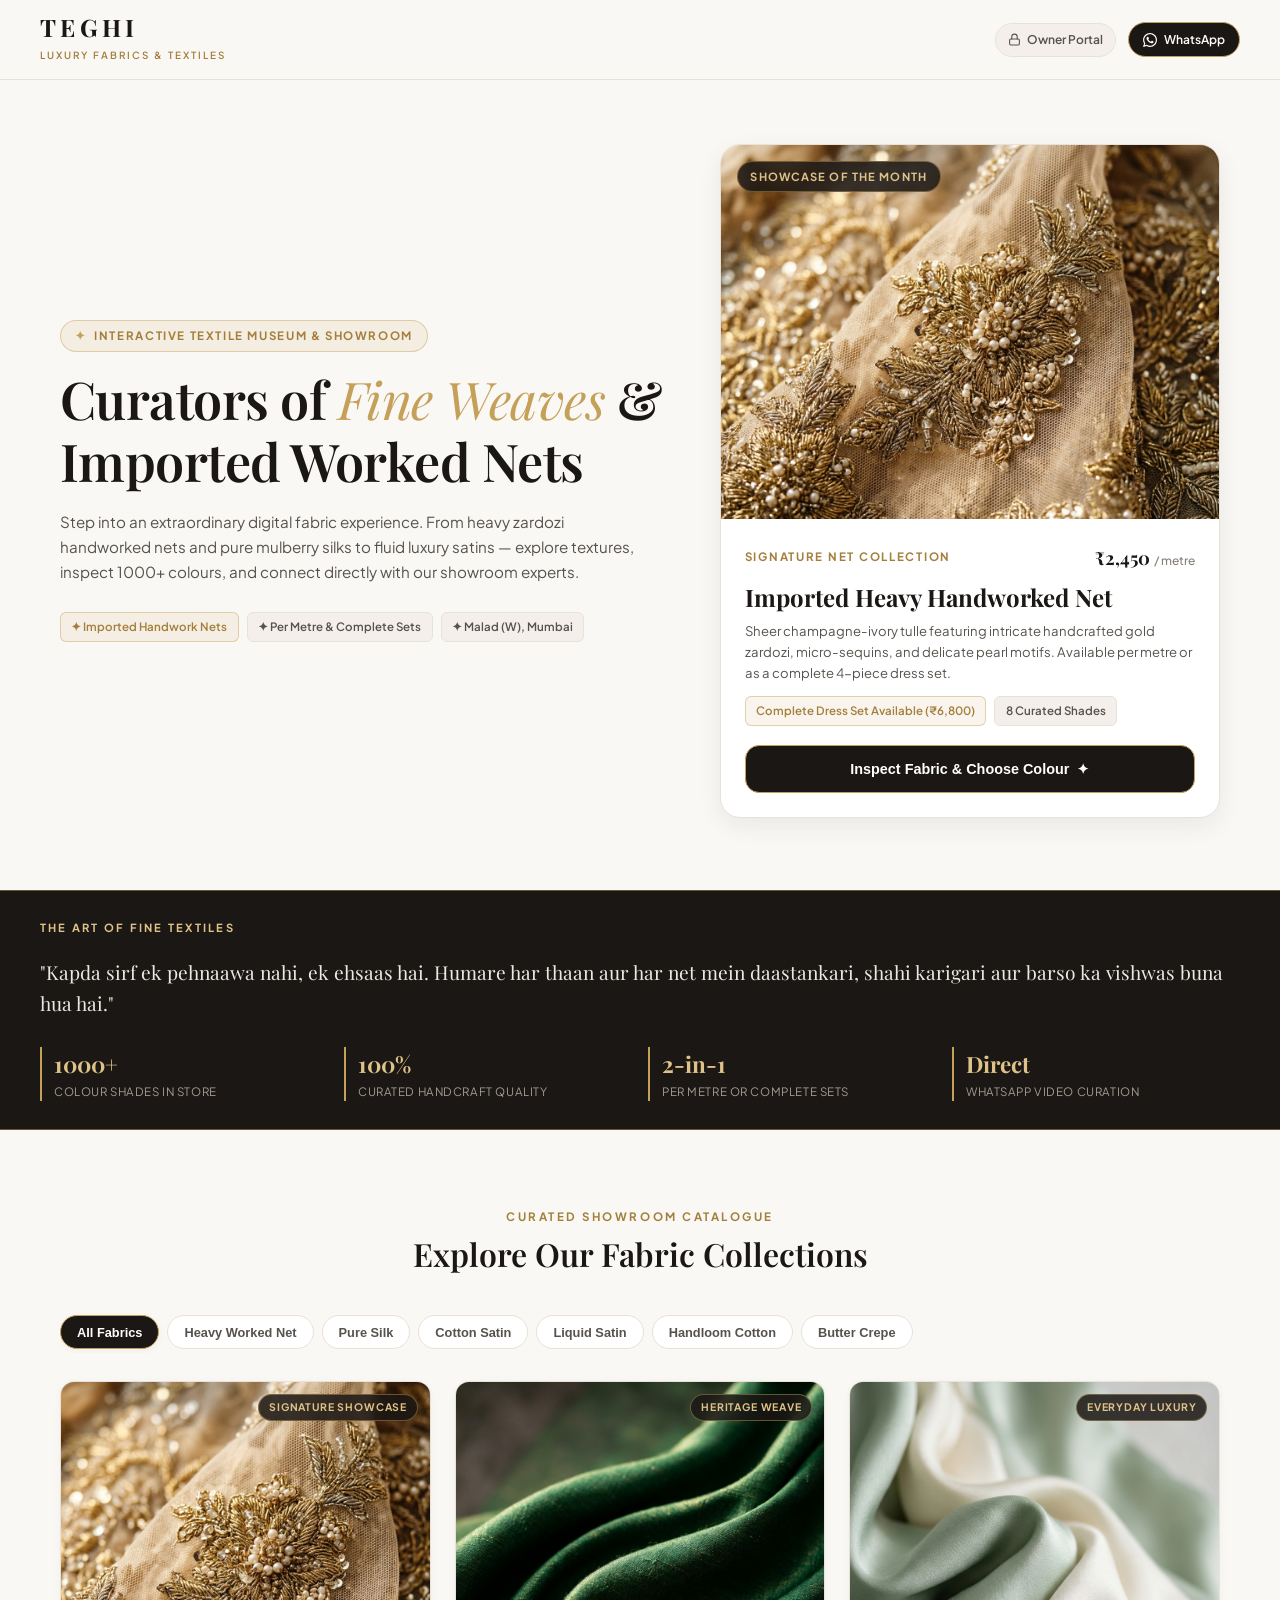
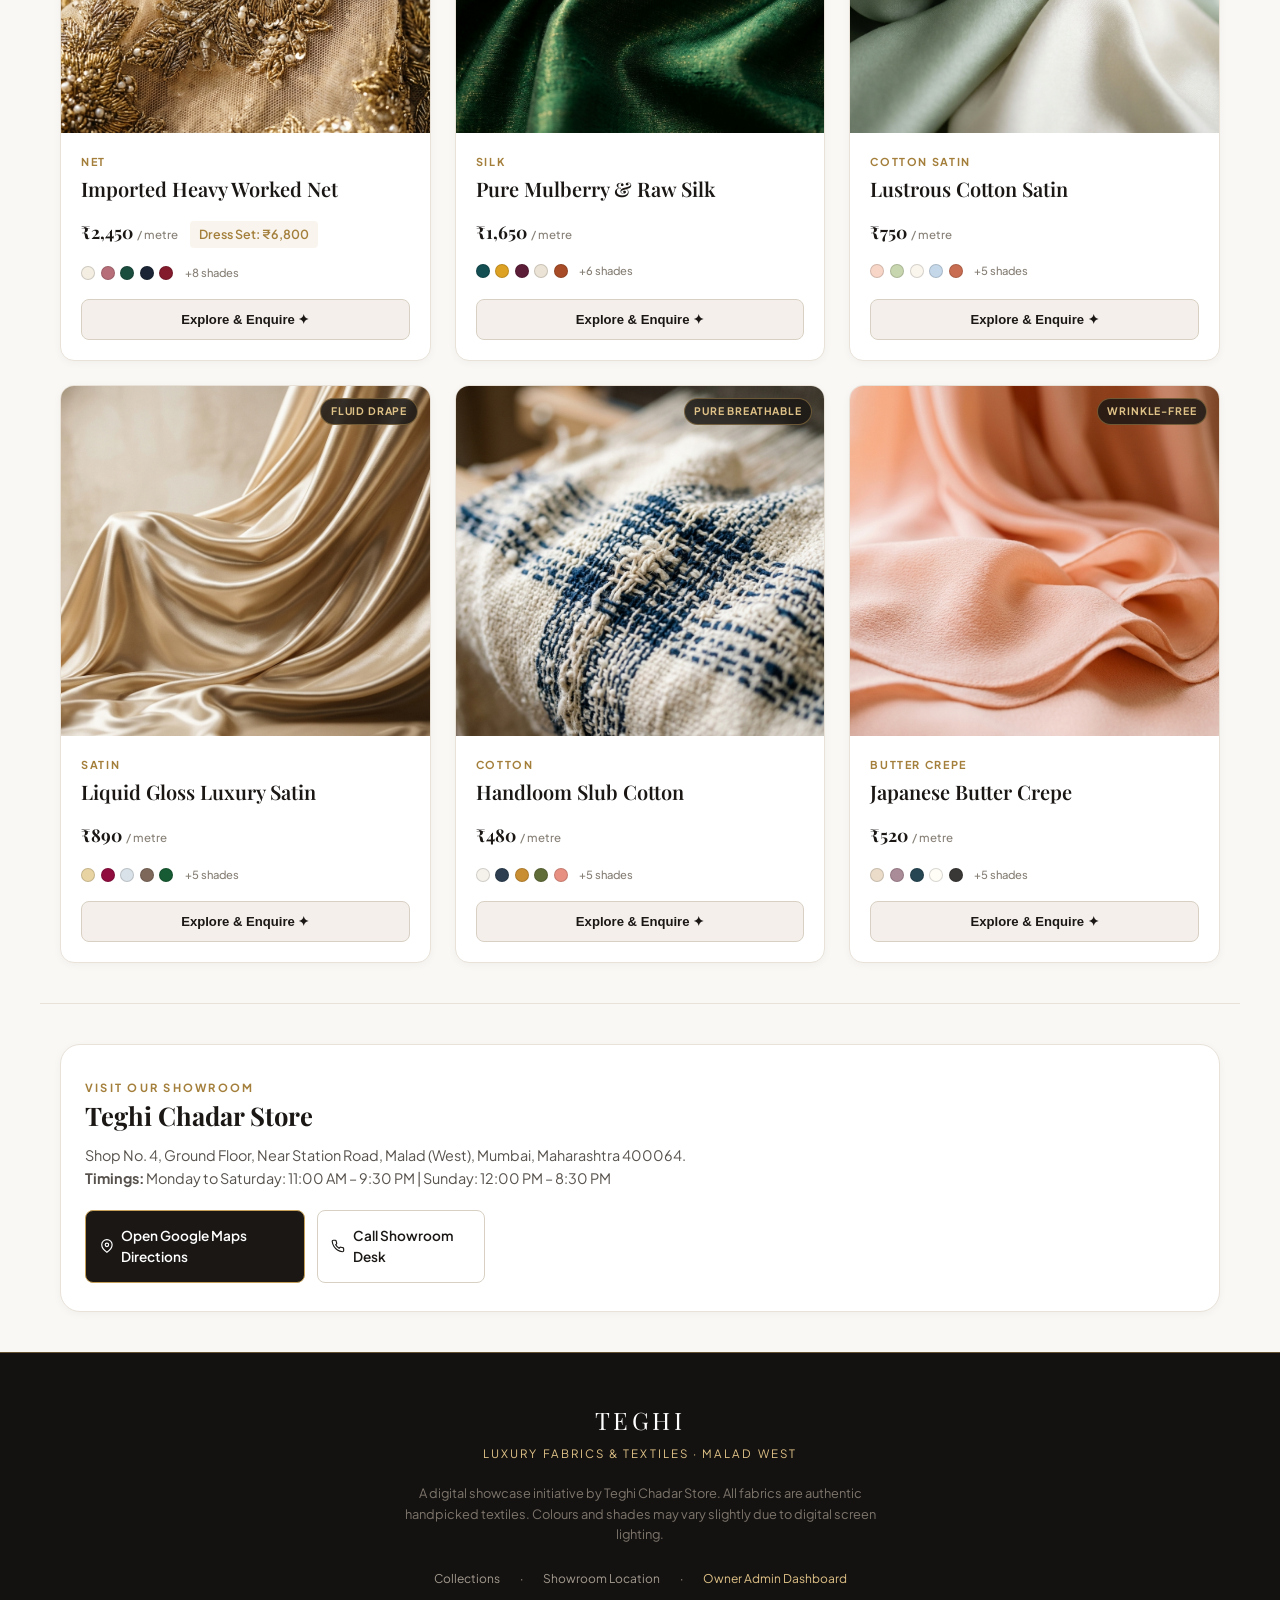
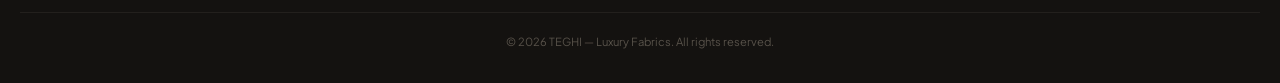
==== index.html @ 7ad88dac "Release TEGHI Luxury Fabrics showroom demo and mobile admin portal" ====
<!DOCTYPE html>
<html lang="en">
<head>
  <meta charset="UTF-8">
  <meta name="viewport" content="width=device-width, initial-scale=1.0, maximum-scale=5.0">
  <title>TEGHI — Luxury Fabrics & Textiles | Malad West, Mumbai</title>
  <meta name="description" content="Discover premium imported heavy worked nets, pure mulberry silks, cotton satins, and couture bridal dress materials at TEGHI Fabric Showroom, Malad West.">
  <meta name="theme-color" content="#FAF8F5">
  
  <!-- Preconnect to Fonts for Speed -->
  <link rel="preconnect" href="https://fonts.googleapis.com">
  <link rel="preconnect" href="https://fonts.gstatic.com" crossorigin>
  <link href="https://fonts.googleapis.com/css2?family=Playfair+Display:ital,wght@0,500;0,600;0,700;1,400&family=Plus+Jakarta+Sans:wght@400;500;600;700&display=swap" rel="stylesheet">
  
  <!-- Main Stylesheet -->
  <link rel="stylesheet" href="styles.css">
</head>
<body>

  <!-- Sticky Luxury Header -->
  <header class="header">
    <div class="header-container">
      <div class="brand-wrapper">
        <a href="index.html" style="text-decoration: none; color: inherit;">
          <h1 class="brand-title">TEGHI</h1>
          <span class="brand-subtitle">Luxury Fabrics & Textiles</span>
        </a>
      </div>
      <div class="header-actions">
        <a href="admin.html" class="btn-admin-pill" title="Shop Owner Portal">
          <svg width="13" height="13" viewBox="0 0 24 24" fill="none" stroke="currentColor" stroke-width="2" stroke-linecap="round" stroke-linejoin="round"><rect x="3" y="11" width="18" height="11" rx="2" ry="2"></rect><path d="M7 11V7a5 5 0 0 1 10 0v4"></path></svg>
          Owner Portal
        </a>
        <a href="#" id="btn-header-wa" class="btn-header-wa" target="_blank" rel="noopener">
          <svg width="14" height="14" viewBox="0 0 24 24" fill="currentColor"><path d="M.057 24l1.687-6.163c-1.041-1.804-1.588-3.849-1.587-5.946.003-6.556 5.338-11.891 11.893-11.891 3.181.001 6.167 1.24 8.413 3.488 2.245 2.248 3.481 5.236 3.48 8.414-.003 6.557-5.338 11.892-11.893 11.892-1.99-.001-3.951-.5-5.688-1.448l-6.305 1.654zm6.597-3.807c1.676.995 3.276 1.591 5.392 1.592 5.448 0 9.886-4.434 9.889-9.885.002-5.462-4.415-9.89-9.881-9.892-5.452 0-9.887 4.434-9.889 9.884-.001 2.225.651 3.891 1.746 5.634l-.999 3.648 3.742-.981zm11.387-5.464c-.074-.124-.272-.198-.57-.347-.297-.149-1.758-.868-2.031-.967-.272-.099-.47-.149-.669.149-.198.297-.768.967-.941 1.165-.173.198-.347.223-.644.074-.297-.149-1.255-.462-2.39-1.475-.883-.788-1.48-1.761-1.653-2.059-.173-.297-.018-.458.13-.606.134-.133.297-.347.446-.521.151-.172.2-.296.3-.495.099-.198.05-.372-.025-.521-.075-.148-.669-1.611-.916-2.206-.242-.579-.487-.501-.669-.51l-.57-.01c-.198 0-.52.074-.792.372s-1.04 1.016-1.04 2.479 1.065 2.876 1.213 3.074c.149.198 2.095 3.2 5.076 4.487.709.306 1.263.489 1.694.626.712.226 1.36.194 1.872.118.571-.085 1.758-.719 2.006-1.413.248-.695.248-1.29.173-1.414z"/></svg>
          WhatsApp
        </a>
      </div>
    </div>
  </header>

  <!-- Hero Section -->
  <section class="hero-section">
    <div class="hero-text-content">
      <div class="hero-badge-wrap">
        <span class="luxury-badge">Interactive Textile Museum & Showroom</span>
      </div>
      <h2 class="hero-heading">
        Curators of <em>Fine Weaves</em> & Imported Worked Nets
      </h2>
      <p class="hero-description">
        Step into an extraordinary digital fabric experience. From heavy zardozi handworked nets and pure mulberry silks to fluid luxury satins — explore textures, inspect 1000+ colours, and connect directly with our showroom experts.
      </p>

      <div class="hero-card-pills" style="margin-bottom: 0;">
        <span class="info-pill gold">✦ Imported Handwork Nets</span>
        <span class="info-pill">✦ Per Metre & Complete Sets</span>
        <span class="info-pill">✦ Malad (W), Mumbai</span>
      </div>
    </div>

    <!-- Featured Hero Spotlight Card: Imported Worked Net -->
    <div class="hero-showcase-card" onclick="window.TeghiApp.openInspection('heavy-worked-net')">
      <div class="hero-image-container">
        <img class="hero-image" src="images/heavy-worked-net.jpg" alt="Imported Heavy Worked Net Fabric" loading="eager">
        <span class="hero-spotlight-tag">Showcase of the Month</span>
      </div>
      <div class="hero-card-body">
        <div class="hero-card-meta">
          <span class="hero-fabric-category">Signature Net Collection</span>
          <span class="hero-price-tag">₹2,450 <small>/ metre</small></span>
        </div>
        <h3 class="hero-card-title">Imported Heavy Handworked Net</h3>
        <p style="font-size: 0.82rem; color: var(--text-secondary); margin-bottom: 0.75rem;">
          Sheer champagne-ivory tulle featuring intricate handcrafted gold zardozi, micro-sequins, and delicate pearl motifs. Available per metre or as a complete 4-piece dress set.
        </p>
        <div class="hero-card-pills">
          <span class="info-pill gold">Complete Dress Set Available (₹6,800)</span>
          <span class="info-pill">8 Curated Shades</span>
        </div>
        <button class="hero-cta-btn">
          <span>Inspect Fabric & Choose Colour</span>
          <span>✦</span>
        </button>
      </div>
    </div>
  </section>

  <!-- Museum Story Strip -->
  <section class="museum-story-strip">
    <div class="museum-inner">
      <span class="museum-title-tag">The Art of Fine Textiles</span>
      <p class="museum-text">
        "Kapda sirf ek pehnaawa nahi, ek ehsaas hai. Humare har thaan aur har net mein daastankari, shahi karigari aur barso ka vishwas buna hua hai."
      </p>
      <div class="museum-highlights-grid">
        <div class="museum-stat">
          <div class="museum-stat-num">1000+</div>
          <div class="museum-stat-label">Colour Shades in Store</div>
        </div>
        <div class="museum-stat">
          <div class="museum-stat-num">100%</div>
          <div class="museum-stat-label">Curated Handcraft Quality</div>
        </div>
        <div class="museum-stat">
          <div class="museum-stat-num">2-in-1</div>
          <div class="museum-stat-label">Per Metre or Complete Sets</div>
        </div>
        <div class="museum-stat">
          <div class="museum-stat-num">Direct</div>
          <div class="museum-stat-label">WhatsApp Video Curation</div>
        </div>
      </div>
    </div>
  </section>

  <!-- Fabric Catalogue Section -->
  <section class="catalogue-section" id="collections">
    <div class="section-header">
      <span class="section-subtitle">Curated Showroom Catalogue</span>
      <h2 class="section-title">Explore Our Fabric Collections</h2>
    </div>

    <!-- Category Filter Bar -->
    <div class="filter-scroll-wrapper">
      <div class="filter-pills-bar">
        <button class="filter-btn active" data-category="All">All Fabrics</button>
        <button class="filter-btn" data-category="Net">Heavy Worked Net</button>
        <button class="filter-btn" data-category="Silk">Pure Silk</button>
        <button class="filter-btn" data-category="Cotton Satin">Cotton Satin</button>
        <button class="filter-btn" data-category="Satin">Liquid Satin</button>
        <button class="filter-btn" data-category="Cotton">Handloom Cotton</button>
        <button class="filter-btn" data-category="Butter Crepe">Butter Crepe</button>
      </div>
    </div>

    <!-- Product Grid (Populated dynamically from app.js / synced with Admin) -->
    <div class="products-grid" id="products-grid">
      <!-- Injected via JavaScript -->
    </div>
  </section>

  <!-- Physical Showroom Location & Trust Section -->
  <section class="location-section" id="visit">
    <div class="location-card">
      <span class="location-meta-tag">Visit Our Showroom</span>
      <h3 class="location-title">Teghi Chadar Store</h3>
      <p class="location-address">
        Shop No. 4, Ground Floor, Near Station Road, Malad (West), Mumbai, Maharashtra 400064.<br>
        <strong>Timings:</strong> Monday to Saturday: 11:00 AM – 9:30 PM | Sunday: 12:00 PM – 8:30 PM
      </p>
      <div class="location-actions">
        <a href="https://maps.app.goo.gl/wzbqBGXs7CZ5cxT77" target="_blank" rel="noopener" class="btn-maps">
          <svg width="16" height="16" viewBox="0 0 24 24" fill="none" stroke="currentColor" stroke-width="2"><path d="M21 10c0 7-9 13-9 13s-9-6-9-13a9 9 0 0 1 18 0z"></path><circle cx="12" cy="10" r="3"></circle></svg>
          Open Google Maps Directions
        </a>
        <a href="tel:+919876543210" class="btn-maps" style="background: transparent; color: var(--text-primary); border-color: var(--border-medium);">
          <svg width="16" height="16" viewBox="0 0 24 24" fill="none" stroke="currentColor" stroke-width="2"><path d="M22 16.92v3a2 2 0 0 1-2.18 2 19.79 19.79 0 0 1-8.63-3.07 19.5 19.5 0 0 1-6-6 19.79 19.79 0 0 1-3.07-8.67A2 2 0 0 1 4.11 2h3a2 2 0 0 1 2 1.72 12.84 12.84 0 0 0 .7 2.81 2 2 0 0 1-.45 2.11L8.09 9.91a16 16 0 0 0 6 6l1.27-1.27a2 2 0 0 1 2.11-.45 12.84 12.84 0 0 0 2.81.7A2 2 0 0 1 22 16.92z"></path></svg>
          Call Showroom Desk
        </a>
      </div>
    </div>
  </section>

  <!-- Luxury Footer -->
  <footer class="footer">
    <div class="footer-brand">TEGHI</div>
    <div class="footer-sub">Luxury Fabrics & Textiles · Malad West</div>
    <p class="footer-disclaimer">
      A digital showcase initiative by Teghi Chadar Store. All fabrics are authentic handpicked textiles. Colours and shades may vary slightly due to digital screen lighting.
    </p>
    <div class="footer-links">
      <a href="#collections" class="footer-link">Collections</a>
      <span>·</span>
      <a href="#visit" class="footer-link">Showroom Location</a>
      <span>·</span>
      <a href="admin.html" class="footer-link" style="color: var(--gold-light);">Owner Admin Dashboard</a>
    </div>
    <div class="footer-copyright">
      &copy; 2026 TEGHI — Luxury Fabrics. All rights reserved.
    </div>
  </footer>

  <!-- ==========================================================================
       FABRIC INSPECTION BOTTOM SHEET (MODAL)
       ========================================================================== -->
  <div class="modal-backdrop" id="modal-backdrop" role="dialog" aria-modal="true" aria-labelledby="modal-title">
    <div class="modal-sheet">
      <div class="modal-grab-bar"></div>
      
      <div class="modal-header">
        <div>
          <span class="modal-category-sub" id="modal-category">Net Collection</span>
          <h3 class="modal-title" id="modal-title">Imported Heavy Worked Net</h3>
        </div>
        <button class="modal-close-btn" id="modal-close-btn" aria-label="Close Inspection">&times;</button>
      </div>

      <div class="modal-body">
        <!-- Big Tactile Photo Viewer -->
        <div class="modal-hero-view">
          <img class="modal-hero-img" id="modal-hero-img" src="images/heavy-worked-net.jpg" alt="Fabric View">
        </div>

        <p id="modal-description" style="font-size: 0.85rem; color: var(--text-secondary); line-height: 1.6; margin-bottom: 1.25rem;">
          Description loads here...
        </p>

        <!-- Purchase Mode Toggle (Per Metre vs Complete Dress Set) -->
        <div class="purchase-mode-wrapper" id="purchase-mode-wrapper">
          <button class="purchase-mode-btn active" id="btn-mode-metre">Per Metre (Cut Length)</button>
          <button class="purchase-mode-btn" id="btn-mode-set">Complete Dress Set</button>
        </div>

        <!-- Inclusions Note (Shown when Dress Set is selected) -->
        <div class="set-inclusion-note" id="set-inclusion-note">
          <strong>Dress Set Includes:</strong> Heavy Worked Net (2.5m) + Matching Embroidered Dupatta + Soft Cotton Astar (Lining) + Shantoon Salwar (2.5m)
        </div>

        <!-- Metre / Set Quantity Counter -->
        <div class="metre-selector-wrap">
          <div class="metre-label-group">
            <span class="metre-label" id="stepper-label-title">Required Length</span>
            <span class="metre-rate-unit" id="stepper-rate-unit">(Rate: ₹2,450/m)</span>
          </div>
          <div class="stepper-controls">
            <button class="stepper-btn" id="stepper-minus" aria-label="Decrease">&minus;</button>
            <span class="stepper-val" id="stepper-val">2.5m</span>
            <button class="stepper-btn" id="stepper-plus" aria-label="Increase">&plus;</button>
          </div>
        </div>

        <!-- Intelligent Colour Swatches Grid -->
        <div class="swatches-section">
          <div class="swatches-header">
            <span class="swatches-title">Select Colour Shade</span>
            <span class="swatch-selected-name" id="swatch-selected-name">Champagne Ivory</span>
          </div>
          <div class="swatches-grid" id="swatches-grid">
            <!-- Swatches injected via JavaScript -->
          </div>
          <div class="swatch-more-box">
            <span>Looking for an exact matching shade?</span>
            <strong>1000+ In-Store Shades</strong>
          </div>
        </div>

        <!-- Dynamic Estimated Price Calculation -->
        <div class="estimate-summary-box">
          <div>
            <div class="estimate-label">Estimated Total</div>
            <div class="estimate-calc-note" id="estimate-calc-note">2.5 metres × ₹2,450</div>
          </div>
          <div class="estimate-value" id="estimate-value">₹6,125</div>
        </div>

        <!-- Direct WhatsApp Enquiry CTA -->
        <a href="#" id="btn-whatsapp-submit" class="btn-whatsapp-submit" target="_blank" rel="noopener">
          <svg viewBox="0 0 24 24"><path d="M.057 24l1.687-6.163c-1.041-1.804-1.588-3.849-1.587-5.946.003-6.556 5.338-11.891 11.893-11.891 3.181.001 6.167 1.24 8.413 3.488 2.245 2.248 3.481 5.236 3.48 8.414-.003 6.557-5.338 11.892-11.893 11.892-1.99-.001-3.951-.5-5.688-1.448l-6.305 1.654zm6.597-3.807c1.676.995 3.276 1.591 5.392 1.592 5.448 0 9.886-4.434 9.889-9.885.002-5.462-4.415-9.89-9.881-9.892-5.452 0-9.887 4.434-9.889 9.884-.001 2.225.651 3.891 1.746 5.634l-.999 3.648 3.742-.981zm11.387-5.464c-.074-.124-.272-.198-.57-.347-.297-.149-1.758-.868-2.031-.967-.272-.099-.47-.149-.669.149-.198.297-.768.967-.941 1.165-.173.198-.347.223-.644.074-.297-.149-1.255-.462-2.39-1.475-.883-.788-1.48-1.761-1.653-2.059-.173-.297-.018-.458.13-.606.134-.133.297-.347.446-.521.151-.172.2-.296.3-.495.099-.198.05-.372-.025-.521-.075-.148-.669-1.611-.916-2.206-.242-.579-.487-.501-.669-.51l-.57-.01c-.198 0-.52.074-.792.372s-1.04 1.016-1.04 2.479 1.065 2.876 1.213 3.074c.149.198 2.095 3.2 5.076 4.487.709.306 1.263.489 1.694.626.712.226 1.36.194 1.872.118.571-.085 1.758-.719 2.006-1.413.248-.695.248-1.29.173-1.414z"/></svg>
          <span>Send Enquiry on WhatsApp</span>
        </a>
      </div>
    </div>
  </div>

  <!-- Main JavaScript File -->
  <script src="app.js"></script>
</body>
</html>
---- styles.css ----
/* ==========================================================================
   TEGHI — LUXURY FABRICS & TEXTILES
   Visual Identity: 60-30-10 Rule
   60% Ivory/Alabaster | 30% Espresso/Sand | 10% Radiant Champagne Gold
   Mobile-First | Ultra High Performance (PageSpeed 90+ Target)
   ========================================================================== */

:root {
  /* 60% Dominant Canvas */
  --bg-canvas: #FAF8F5;
  --bg-surface: #FFFFFF;
  --bg-surface-elevated: #F4EFEB;
  --bg-surface-glass: rgba(250, 248, 245, 0.92);

  /* 30% Structural & Typography */
  --text-primary: #1A1715;
  --text-secondary: #57524D;
  --text-muted: #878077;
  --border-subtle: #E8E2D8;
  --border-medium: #D8D0C3;
  --color-sand: #EFE9DF;

  /* 10% Hero Accent (Jaan Daalne Wala Gold) */
  --gold-primary: #C5A059;
  --gold-light: #DFC287;
  --gold-dark: #A47F3B;
  --gold-glow: rgba(197, 160, 89, 0.22);
  --gold-border: rgba(197, 160, 89, 0.45);

  /* Typography */
  --font-serif: 'Playfair Display', 'Cormorant Garamond', Georgia, serif;
  --font-sans: 'Plus Jakarta Sans', -apple-system, BlinkMacSystemFont, 'Segoe UI', Roboto, sans-serif;

  /* Elevation & Motion */
  --shadow-sm: 0 2px 8px rgba(26, 23, 21, 0.04);
  --shadow-md: 0 8px 24px rgba(26, 23, 21, 0.07);
  --shadow-lg: 0 16px 40px rgba(26, 23, 21, 0.12);
  --shadow-gold: 0 8px 25px rgba(197, 160, 89, 0.28);
  --transition: all 0.25s cubic-bezier(0.16, 1, 0.3, 1);
  --radius-sm: 8px;
  --radius-md: 14px;
  --radius-lg: 20px;
}

*, *::before, *::after {
  box-sizing: border-box;
  margin: 0;
  padding: 0;
  -webkit-tap-highlight-color: transparent;
}

html {
  font-size: 16px;
  scroll-behavior: smooth;
  background-color: var(--bg-canvas);
  color: var(--text-primary);
  font-family: var(--font-sans);
  text-rendering: optimizeLegibility;
}

body {
  overflow-x: hidden;
  background-color: var(--bg-canvas);
  line-height: 1.6;
}

/* ==========================================================================
   HEADER & NAVIGATION
   ========================================================================== */
.header {
  position: sticky;
  top: 0;
  z-index: 100;
  background: var(--bg-surface-glass);
  backdrop-filter: blur(12px);
  -webkit-backdrop-filter: blur(12px);
  border-bottom: 1px solid var(--border-subtle);
  padding: 0.85rem 1.25rem;
  transition: var(--transition);
}

.header-container {
  max-width: 1200px;
  margin: 0 auto;
  display: flex;
  align-items: center;
  justify-content: space-between;
}

.brand-wrapper {
  display: flex;
  flex-direction: column;
}

.brand-title {
  font-family: var(--font-serif);
  font-size: 1.5rem;
  letter-spacing: 0.18em;
  font-weight: 700;
  color: var(--text-primary);
  text-transform: uppercase;
  line-height: 1.1;
}

.brand-subtitle {
  font-size: 0.62rem;
  letter-spacing: 0.2em;
  text-transform: uppercase;
  color: var(--gold-dark);
  font-weight: 600;
  margin-top: 2px;
}

.header-actions {
  display: flex;
  align-items: center;
  gap: 0.75rem;
}

.btn-admin-pill {
  font-size: 0.75rem;
  font-weight: 600;
  color: var(--text-secondary);
  background: var(--bg-surface-elevated);
  border: 1px solid var(--border-subtle);
  padding: 0.4rem 0.75rem;
  border-radius: 999px;
  text-decoration: none;
  display: flex;
  align-items: center;
  gap: 0.35rem;
  transition: var(--transition);
}

.btn-admin-pill:hover {
  background: var(--color-sand);
  color: var(--text-primary);
}

.btn-header-wa {
  font-size: 0.75rem;
  font-weight: 600;
  background: var(--text-primary);
  color: var(--bg-surface);
  border: 1px solid var(--gold-primary);
  padding: 0.45rem 0.9rem;
  border-radius: 999px;
  text-decoration: none;
  display: flex;
  align-items: center;
  gap: 0.4rem;
  transition: var(--transition);
}

.btn-header-wa:hover {
  background: var(--gold-primary);
  color: var(--text-primary);
}

/* ==========================================================================
   HERO SHOWCASE SECTION
   ========================================================================== */
.hero-section {
  position: relative;
  padding: 3rem 1.25rem 2.5rem;
  max-width: 1200px;
  margin: 0 auto;
}

.hero-badge-wrap {
  display: flex;
  justify-content: flex-start;
  margin-bottom: 1rem;
}

.luxury-badge {
  display: inline-flex;
  align-items: center;
  gap: 0.5rem;
  background: rgba(197, 160, 89, 0.12);
  border: 1px solid var(--gold-border);
  color: var(--gold-dark);
  font-size: 0.72rem;
  font-weight: 700;
  letter-spacing: 0.14em;
  text-transform: uppercase;
  padding: 0.35rem 0.85rem;
  border-radius: 999px;
}

.luxury-badge::before {
  content: '✦';
  color: var(--gold-primary);
}

.hero-heading {
  font-family: var(--font-serif);
  font-size: 2.25rem;
  line-height: 1.2;
  font-weight: 600;
  color: var(--text-primary);
  letter-spacing: -0.01em;
  margin-bottom: 1rem;
}

.hero-heading em {
  font-style: italic;
  font-weight: 400;
  color: var(--gold-primary);
}

.hero-description {
  font-size: 0.95rem;
  line-height: 1.65;
  color: var(--text-secondary);
  max-width: 580px;
  margin-bottom: 1.75rem;
}

/* Featured Hero Showcase Card (Imported Worked Net) */
.hero-showcase-card {
  position: relative;
  background: var(--bg-surface);
  border-radius: var(--radius-lg);
  border: 1px solid var(--border-subtle);
  overflow: hidden;
  box-shadow: var(--shadow-md);
  margin-top: 1.5rem;
  transition: var(--transition);
}

.hero-showcase-card:hover {
  border-color: var(--gold-border);
  box-shadow: var(--shadow-lg);
}

.hero-image-container {
  position: relative;
  width: 100%;
  aspect-ratio: 4 / 3;
  overflow: hidden;
  background-color: var(--bg-surface-elevated);
}

.hero-image {
  width: 100%;
  height: 100%;
  object-fit: cover;
  transition: transform 0.6s cubic-bezier(0.16, 1, 0.3, 1);
}

.hero-showcase-card:hover .hero-image {
  transform: scale(1.03);
}

.hero-spotlight-tag {
  position: absolute;
  top: 1rem;
  left: 1rem;
  background: rgba(26, 23, 21, 0.85);
  color: var(--gold-light);
  border: 1px solid var(--gold-border);
  padding: 0.35rem 0.8rem;
  border-radius: 999px;
  font-size: 0.7rem;
  font-weight: 700;
  letter-spacing: 0.1em;
  text-transform: uppercase;
  backdrop-filter: blur(8px);
}

.hero-card-body {
  padding: 1.5rem;
}

.hero-card-meta {
  display: flex;
  align-items: center;
  justify-content: space-between;
  margin-bottom: 0.6rem;
}

.hero-fabric-category {
  font-size: 0.72rem;
  letter-spacing: 0.15em;
  font-weight: 700;
  text-transform: uppercase;
  color: var(--gold-dark);
}

.hero-price-tag {
  font-size: 1.15rem;
  font-weight: 700;
  color: var(--text-primary);
  font-family: var(--font-serif);
}

.hero-price-tag small {
  font-size: 0.75rem;
  font-family: var(--font-sans);
  color: var(--text-muted);
  font-weight: 500;
}

.hero-card-title {
  font-family: var(--font-serif);
  font-size: 1.5rem;
  line-height: 1.25;
  margin-bottom: 0.5rem;
}

.hero-card-pills {
  display: flex;
  flex-wrap: wrap;
  gap: 0.5rem;
  margin-top: 0.8rem;
  margin-bottom: 1.2rem;
}

.info-pill {
  font-size: 0.72rem;
  font-weight: 600;
  background: var(--bg-surface-elevated);
  border: 1px solid var(--border-subtle);
  padding: 0.3rem 0.65rem;
  border-radius: 6px;
  color: var(--text-secondary);
}

.info-pill.gold {
  background: rgba(197, 160, 89, 0.1);
  border-color: var(--gold-border);
  color: var(--gold-dark);
}

.hero-cta-btn {
  width: 100%;
  display: flex;
  align-items: center;
  justify-content: center;
  gap: 0.5rem;
  background: var(--text-primary);
  color: #FFFFFF;
  border: 1px solid var(--gold-primary);
  padding: 0.95rem 1.5rem;
  border-radius: var(--radius-md);
  font-size: 0.9rem;
  font-weight: 600;
  text-decoration: none;
  cursor: pointer;
  transition: var(--transition);
}

.hero-cta-btn:hover, .hero-cta-btn:active {
  background: var(--gold-primary);
  color: var(--text-primary);
  box-shadow: var(--shadow-gold);
}

/* ==========================================================================
   TEXTILE MUSEUM TICKER / STORY
   ========================================================================== */
.museum-story-strip {
  background: var(--text-primary);
  color: var(--bg-canvas);
  padding: 1.75rem 1.25rem;
  border-top: 1px solid var(--gold-border);
  border-bottom: 1px solid var(--gold-border);
  margin: 2rem 0;
}

.museum-inner {
  max-width: 1200px;
  margin: 0 auto;
  display: flex;
  flex-direction: column;
  gap: 1.25rem;
}

.museum-title-tag {
  font-size: 0.7rem;
  letter-spacing: 0.2em;
  text-transform: uppercase;
  color: var(--gold-light);
  font-weight: 700;
}

.museum-text {
  font-family: var(--font-serif);
  font-size: 1.2rem;
  line-height: 1.6;
  font-weight: 400;
  color: #EDE8E1;
}

.museum-highlights-grid {
  display: grid;
  grid-template-columns: repeat(2, 1fr);
  gap: 1rem;
  margin-top: 0.5rem;
}

.museum-stat {
  border-left: 2px solid var(--gold-primary);
  padding-left: 0.75rem;
}

.museum-stat-num {
  font-family: var(--font-serif);
  font-size: 1.4rem;
  font-weight: 700;
  color: var(--gold-light);
}

.museum-stat-label {
  font-size: 0.72rem;
  color: #A39B90;
  text-transform: uppercase;
  letter-spacing: 0.05em;
}

/* ==========================================================================
   COLLECTIONS & CATALOGUE
   ========================================================================== */
.catalogue-section {
  max-width: 1200px;
  margin: 0 auto;
  padding: 2.5rem 1.25rem;
}

.section-header {
  text-align: center;
  margin-bottom: 2rem;
}

.section-subtitle {
  font-size: 0.72rem;
  letter-spacing: 0.22em;
  text-transform: uppercase;
  color: var(--gold-dark);
  font-weight: 700;
  margin-bottom: 0.4rem;
}

.section-title {
  font-family: var(--font-serif);
  font-size: 2rem;
  font-weight: 600;
  color: var(--text-primary);
}

/* Filter Bar */
.filter-scroll-wrapper {
  overflow-x: auto;
  scrollbar-width: none;
  -webkit-overflow-scrolling: touch;
  margin-bottom: 1.75rem;
  padding: 0.25rem 0;
}

.filter-scroll-wrapper::-webkit-scrollbar {
  display: none;
}

.filter-pills-bar {
  display: flex;
  gap: 0.5rem;
  width: max-content;
}

.filter-btn {
  background: var(--bg-surface);
  border: 1px solid var(--border-subtle);
  color: var(--text-secondary);
  padding: 0.55rem 1rem;
  border-radius: 999px;
  font-size: 0.8rem;
  font-weight: 600;
  cursor: pointer;
  white-space: nowrap;
  transition: var(--transition);
}

.filter-btn:hover {
  border-color: var(--gold-border);
  color: var(--text-primary);
}

.filter-btn.active {
  background: var(--text-primary);
  color: #FFFFFF;
  border-color: var(--gold-primary);
  box-shadow: var(--shadow-sm);
}

/* Product Cards Grid */
.products-grid {
  display: grid;
  grid-template-columns: 1fr;
  gap: 1.5rem;
}

.product-card {
  background: var(--bg-surface);
  border-radius: var(--radius-md);
  border: 1px solid var(--border-subtle);
  overflow: hidden;
  box-shadow: var(--shadow-sm);
  display: flex;
  flex-direction: column;
  transition: var(--transition);
  cursor: pointer;
}

.product-card:hover {
  transform: translateY(-3px);
  border-color: var(--gold-border);
  box-shadow: var(--shadow-md);
}

.product-thumb-wrap {
  position: relative;
  width: 100%;
  aspect-ratio: 4 / 3.8;
  overflow: hidden;
  background-color: var(--bg-surface-elevated);
}

.product-thumb {
  width: 100%;
  height: 100%;
  object-fit: cover;
  transition: transform 0.5s ease;
}

.product-card:hover .product-thumb {
  transform: scale(1.04);
}

.badge-float {
  position: absolute;
  top: 0.75rem;
  right: 0.75rem;
  background: rgba(26, 23, 21, 0.85);
  backdrop-filter: blur(6px);
  color: var(--gold-light);
  border: 1px solid var(--gold-border);
  padding: 0.25rem 0.6rem;
  border-radius: 999px;
  font-size: 0.65rem;
  font-weight: 700;
  letter-spacing: 0.08em;
  text-transform: uppercase;
}

.product-card-content {
  padding: 1.25rem;
  display: flex;
  flex-direction: column;
  flex-grow: 1;
}

.product-card-category {
  font-size: 0.68rem;
  letter-spacing: 0.15em;
  text-transform: uppercase;
  color: var(--gold-dark);
  font-weight: 700;
  margin-bottom: 0.35rem;
}

.product-card-title {
  font-family: var(--font-serif);
  font-size: 1.25rem;
  font-weight: 600;
  line-height: 1.3;
  margin-bottom: 0.5rem;
}

.product-card-rates {
  margin: 0.5rem 0 1rem;
  display: flex;
  align-items: baseline;
  gap: 0.75rem;
  flex-wrap: wrap;
}

.rate-per-metre {
  font-size: 1.1rem;
  font-weight: 700;
  color: var(--text-primary);
  font-family: var(--font-serif);
}

.rate-per-metre span {
  font-size: 0.72rem;
  font-family: var(--font-sans);
  font-weight: 500;
  color: var(--text-muted);
}

.rate-full-set {
  font-size: 0.78rem;
  color: var(--gold-dark);
  font-weight: 600;
  background: rgba(197, 160, 89, 0.1);
  padding: 0.2rem 0.55rem;
  border-radius: 4px;
}

.swatch-mini-preview {
  display: flex;
  align-items: center;
  gap: 0.35rem;
  margin-bottom: 1.1rem;
}

.swatch-circle {
  width: 14px;
  height: 14px;
  border-radius: 50%;
  border: 1px solid rgba(0, 0, 0, 0.15);
}

.swatch-count-tag {
  font-size: 0.7rem;
  color: var(--text-muted);
  margin-left: 0.35rem;
  font-weight: 500;
}

.btn-card-inspect {
  margin-top: auto;
  width: 100%;
  background: var(--bg-surface-elevated);
  border: 1px solid var(--border-medium);
  color: var(--text-primary);
  padding: 0.75rem;
  border-radius: var(--radius-sm);
  font-size: 0.82rem;
  font-weight: 600;
  text-align: center;
  transition: var(--transition);
}

.product-card:hover .btn-card-inspect {
  background: var(--text-primary);
  color: #FFFFFF;
  border-color: var(--gold-primary);
}

/* ==========================================================================
   FABRIC INSPECTION DRAWER (MODAL / BOTTOM SHEET)
   ========================================================================== */
.modal-backdrop {
  position: fixed;
  inset: 0;
  background: rgba(26, 23, 21, 0.6);
  backdrop-filter: blur(8px);
  -webkit-backdrop-filter: blur(8px);
  z-index: 200;
  opacity: 0;
  visibility: hidden;
  transition: opacity 0.3s ease, visibility 0.3s ease;
  display: flex;
  align-items: flex-end;
  justify-content: center;
}

.modal-backdrop.active {
  opacity: 1;
  visibility: visible;
}

.modal-sheet {
  background: var(--bg-surface);
  width: 100%;
  max-width: 600px;
  max-height: 90vh;
  border-top-left-radius: var(--radius-lg);
  border-top-right-radius: var(--radius-lg);
  border-top: 1px solid var(--gold-border);
  overflow-y: auto;
  transform: translateY(100%);
  transition: transform 0.35s cubic-bezier(0.16, 1, 0.3, 1);
  padding-bottom: 2rem;
}

.modal-backdrop.active .modal-sheet {
  transform: translateY(0);
}

.modal-grab-bar {
  width: 48px;
  height: 5px;
  background: var(--border-medium);
  border-radius: 999px;
  margin: 0.75rem auto 0.5rem;
}

.modal-header {
  padding: 0.5rem 1.25rem 0.85rem;
  display: flex;
  align-items: center;
  justify-content: space-between;
  border-bottom: 1px solid var(--border-subtle);
}

.modal-category-sub {
  font-size: 0.68rem;
  letter-spacing: 0.15em;
  text-transform: uppercase;
  color: var(--gold-dark);
  font-weight: 700;
}

.modal-title {
  font-family: var(--font-serif);
  font-size: 1.35rem;
  font-weight: 600;
}

.modal-close-btn {
  background: var(--bg-surface-elevated);
  border: 1px solid var(--border-subtle);
  width: 34px;
  height: 34px;
  border-radius: 50%;
  font-size: 1.1rem;
  display: flex;
  align-items: center;
  justify-content: center;
  cursor: pointer;
  color: var(--text-secondary);
}

.modal-body {
  padding: 1.25rem;
}

.modal-hero-view {
  width: 100%;
  aspect-ratio: 16 / 10;
  border-radius: var(--radius-md);
  overflow: hidden;
  margin-bottom: 1.25rem;
  position: relative;
  background: var(--bg-surface-elevated);
}

.modal-hero-img {
  width: 100%;
  height: 100%;
  object-fit: cover;
}

/* Purchase Mode Toggle (Per Metre vs Dress Set) */
.purchase-mode-wrapper {
  background: var(--bg-surface-elevated);
  border: 1px solid var(--border-subtle);
  border-radius: var(--radius-md);
  padding: 0.35rem;
  display: flex;
  gap: 0.35rem;
  margin-bottom: 1.25rem;
}

.purchase-mode-btn {
  flex: 1;
  background: transparent;
  border: none;
  padding: 0.65rem 0.75rem;
  border-radius: var(--radius-sm);
  font-size: 0.8rem;
  font-weight: 600;
  color: var(--text-secondary);
  cursor: pointer;
  transition: var(--transition);
  text-align: center;
}

.purchase-mode-btn.active {
  background: var(--bg-surface);
  color: var(--text-primary);
  box-shadow: var(--shadow-sm);
  border: 1px solid var(--gold-border);
}

.set-inclusion-note {
  background: rgba(197, 160, 89, 0.08);
  border: 1px dashed var(--gold-primary);
  border-radius: var(--radius-sm);
  padding: 0.75rem;
  margin-bottom: 1.25rem;
  font-size: 0.78rem;
  color: var(--text-secondary);
  display: none;
}

.set-inclusion-note.show {
  display: block;
}

.set-inclusion-note strong {
  color: var(--gold-dark);
}

/* Metre Counter */
.metre-selector-wrap {
  display: flex;
  align-items: center;
  justify-content: space-between;
  background: var(--bg-surface-elevated);
  padding: 0.85rem 1rem;
  border-radius: var(--radius-md);
  margin-bottom: 1.25rem;
}

.metre-label-group {
  display: flex;
  flex-direction: column;
}

.metre-label {
  font-size: 0.78rem;
  font-weight: 700;
  color: var(--text-primary);
}

.metre-rate-unit {
  font-size: 0.7rem;
  color: var(--text-muted);
}

.stepper-controls {
  display: flex;
  align-items: center;
  gap: 0.6rem;
}

.stepper-btn {
  width: 32px;
  height: 32px;
  background: var(--bg-surface);
  border: 1px solid var(--border-medium);
  border-radius: 50%;
  font-size: 1.1rem;
  font-weight: bold;
  cursor: pointer;
  display: flex;
  align-items: center;
  justify-content: center;
  transition: var(--transition);
}

.stepper-btn:active {
  background: var(--color-sand);
}

.stepper-val {
  font-family: var(--font-serif);
  font-size: 1.15rem;
  font-weight: 700;
  min-width: 45px;
  text-align: center;
}

/* Intelligent Colour Swatch System */
.swatches-section {
  margin-bottom: 1.25rem;
}

.swatches-header {
  display: flex;
  justify-content: space-between;
  align-items: baseline;
  margin-bottom: 0.65rem;
}

.swatches-title {
  font-size: 0.8rem;
  font-weight: 700;
  text-transform: uppercase;
  letter-spacing: 0.08em;
  color: var(--text-primary);
}

.swatch-selected-name {
  font-size: 0.75rem;
  font-weight: 600;
  color: var(--gold-dark);
}

.swatches-grid {
  display: flex;
  flex-wrap: wrap;
  gap: 0.6rem;
}

.swatch-option {
  width: 32px;
  height: 32px;
  border-radius: 50%;
  border: 2px solid transparent;
  cursor: pointer;
  position: relative;
  transition: var(--transition);
  box-shadow: 0 1px 4px rgba(0, 0, 0, 0.12);
}

.swatch-option.active {
  border-color: var(--text-primary);
  transform: scale(1.15);
  box-shadow: 0 0 0 2px var(--gold-primary);
}

.swatch-more-box {
  background: var(--bg-surface-elevated);
  border: 1px solid var(--border-subtle);
  border-radius: var(--radius-sm);
  padding: 0.65rem 0.85rem;
  margin-top: 0.75rem;
  font-size: 0.75rem;
  color: var(--text-secondary);
  display: flex;
  align-items: center;
  justify-content: space-between;
}

.swatch-more-box strong {
  color: var(--gold-dark);
}

/* Estimated Price Box */
.estimate-summary-box {
  background: var(--text-primary);
  color: #FFFFFF;
  border-radius: var(--radius-md);
  padding: 1rem 1.25rem;
  margin-bottom: 1.25rem;
  display: flex;
  align-items: center;
  justify-content: space-between;
  border: 1px solid var(--gold-border);
}

.estimate-label {
  font-size: 0.75rem;
  text-transform: uppercase;
  letter-spacing: 0.08em;
  color: #B5AEA4;
}

.estimate-calc-note {
  font-size: 0.68rem;
  color: var(--gold-light);
}

.estimate-value {
  font-family: var(--font-serif);
  font-size: 1.6rem;
  font-weight: 700;
  color: var(--gold-light);
}

/* WhatsApp Conversion Button (10% Hero Accent) */
.btn-whatsapp-submit {
  width: 100%;
  background: #25D366;
  color: #FFFFFF;
  border: none;
  padding: 1rem 1.5rem;
  border-radius: var(--radius-md);
  font-size: 0.95rem;
  font-weight: 700;
  display: flex;
  align-items: center;
  justify-content: center;
  gap: 0.65rem;
  cursor: pointer;
  text-decoration: none;
  box-shadow: 0 4px 15px rgba(37, 211, 102, 0.28);
  transition: var(--transition);
}

.btn-whatsapp-submit:hover, .btn-whatsapp-submit:active {
  background: #20BA5A;
  transform: translateY(-2px);
  box-shadow: 0 8px 24px rgba(37, 211, 102, 0.4);
}

.btn-whatsapp-submit svg {
  width: 22px;
  height: 22px;
  fill: currentColor;
}

/* ==========================================================================
   SHOWROOM LOCATION & TRUST SECTION
   ========================================================================== */
.location-section {
  max-width: 1200px;
  margin: 0 auto;
  padding: 2.5rem 1.25rem;
  border-top: 1px solid var(--border-subtle);
}

.location-card {
  background: var(--bg-surface);
  border-radius: var(--radius-lg);
  border: 1px solid var(--border-subtle);
  padding: 1.75rem 1.5rem;
  box-shadow: var(--shadow-sm);
}

.location-meta-tag {
  font-size: 0.7rem;
  letter-spacing: 0.2em;
  text-transform: uppercase;
  color: var(--gold-dark);
  font-weight: 700;
  margin-bottom: 0.4rem;
}

.location-title {
  font-family: var(--font-serif);
  font-size: 1.6rem;
  line-height: 1.3;
  margin-bottom: 0.75rem;
}

.location-address {
  font-size: 0.9rem;
  color: var(--text-secondary);
  line-height: 1.6;
  margin-bottom: 1.25rem;
}

.location-actions {
  display: flex;
  flex-direction: column;
  gap: 0.75rem;
}

.btn-maps {
  display: flex;
  align-items: center;
  justify-content: center;
  gap: 0.5rem;
  background: var(--text-primary);
  color: #FFFFFF;
  border: 1px solid var(--gold-primary);
  padding: 0.85rem;
  border-radius: var(--radius-sm);
  font-size: 0.85rem;
  font-weight: 600;
  text-decoration: none;
  transition: var(--transition);
}

.btn-maps:hover {
  background: var(--gold-primary);
  color: var(--text-primary);
}

/* ==========================================================================
   FOOTER
   ========================================================================== */
.footer {
  background: #141210;
  color: #A39B90;
  padding: 3rem 1.25rem 2rem;
  border-top: 1px solid var(--gold-border);
  text-align: center;
}

.footer-brand {
  font-family: var(--font-serif);
  font-size: 1.5rem;
  letter-spacing: 0.15em;
  color: #FFFFFF;
  text-transform: uppercase;
  margin-bottom: 0.35rem;
}

.footer-sub {
  font-size: 0.72rem;
  letter-spacing: 0.18em;
  color: var(--gold-light);
  text-transform: uppercase;
  margin-bottom: 1.25rem;
}

.footer-disclaimer {
  font-size: 0.8rem;
  color: #7D756C;
  max-width: 500px;
  margin: 0 auto 1.5rem;
  line-height: 1.6;
}

.footer-links {
  display: flex;
  justify-content: center;
  align-items: center;
  gap: 1.25rem;
  font-size: 0.75rem;
  margin-bottom: 1.5rem;
}

.footer-link {
  color: #A39B90;
  text-decoration: none;
  transition: var(--transition);
}

.footer-link:hover {
  color: var(--gold-light);
}

.footer-copyright {
  font-size: 0.7rem;
  color: #575149;
  border-top: 1px solid #23201D;
  padding-top: 1.25rem;
}

/* ==========================================================================
   RESPONSIVE DESIGN (DESKTOP & TABLETS)
   ========================================================================== */
@media (min-width: 768px) {
  .hero-heading {
    font-size: 3.25rem;
  }

  .products-grid {
    grid-template-columns: repeat(2, 1fr);
  }

  .modal-sheet {
    border-radius: var(--radius-lg);
    margin-bottom: 3rem;
  }

  .location-actions {
    flex-direction: row;
    max-width: 400px;
  }
}

@media (min-width: 1024px) {
  .hero-section {
    display: grid;
    grid-template-columns: 1.1fr 0.9fr;
    gap: 3rem;
    align-items: center;
    padding-top: 4rem;
  }

  .hero-showcase-card {
    margin-top: 0;
  }

  .products-grid {
    grid-template-columns: repeat(3, 1fr);
  }

  .museum-highlights-grid {
    grid-template-columns: repeat(4, 1fr);
  }
}
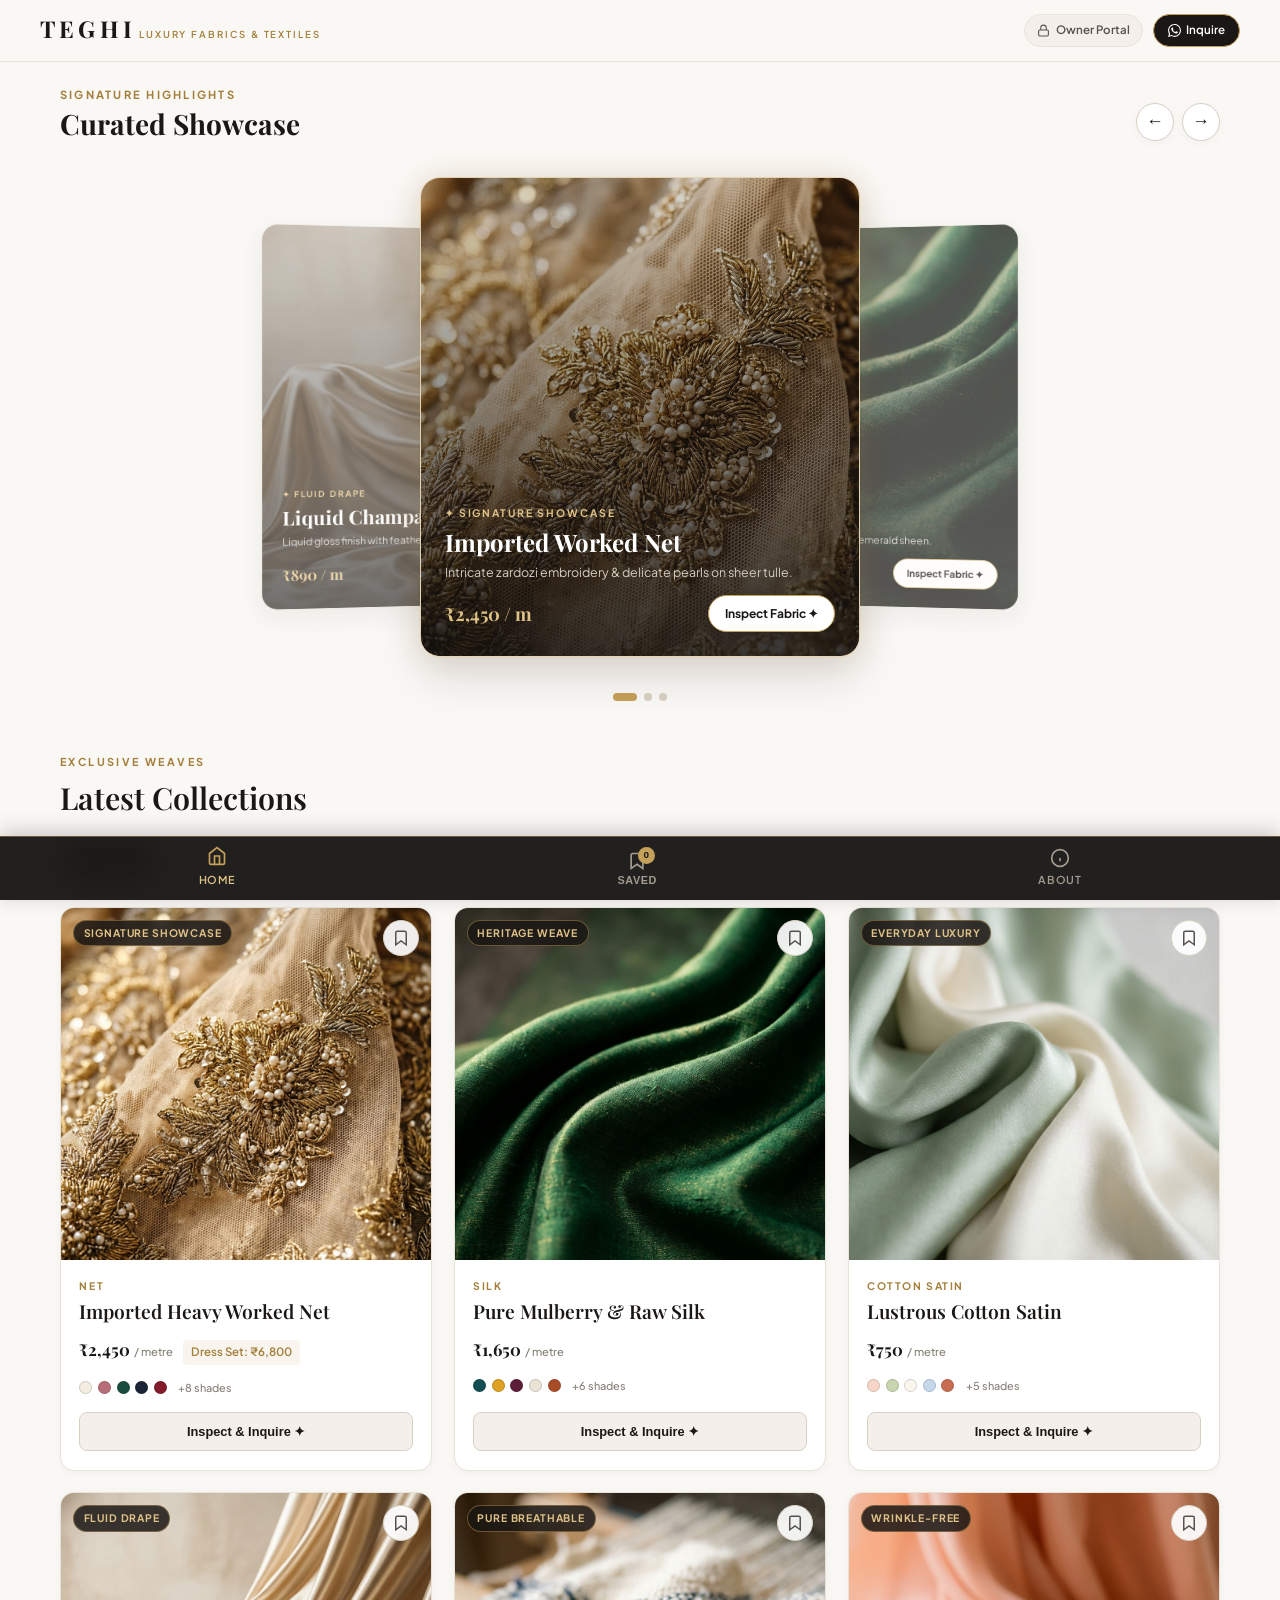
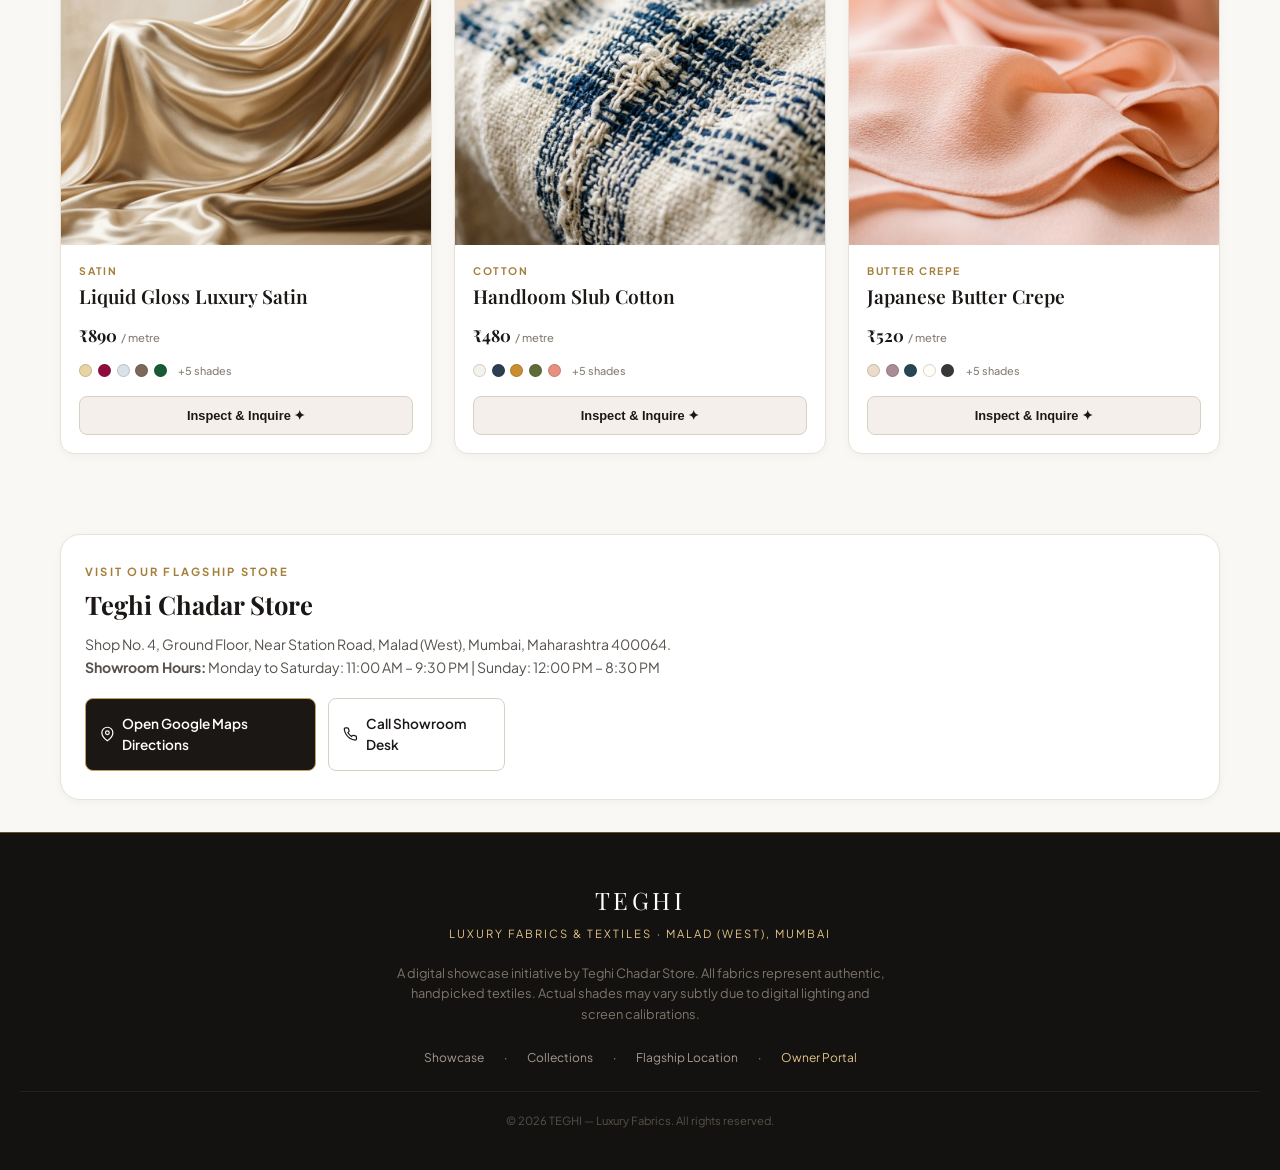
==== commit af0899e1: "Implement Afternow curtain entrance, 3D coverflow slider, Save bookmark system, and fixed mobile bot" ====
--- a/index.html
+++ b/index.html
@@ -4,121 +4,80 @@
   <meta charset="UTF-8">
   <meta name="viewport" content="width=device-width, initial-scale=1.0, maximum-scale=5.0">
   <title>TEGHI — Luxury Fabrics & Textiles | Malad West, Mumbai</title>
-  <meta name="description" content="Discover premium imported heavy worked nets, pure mulberry silks, cotton satins, and couture bridal dress materials at TEGHI Fabric Showroom, Malad West.">
-  <meta name="theme-color" content="#FAF8F5">
+  <meta name="description" content="Explore imported handworked nets, pure mulberry silks, and couture bridal dress materials at TEGHI Fabric Showroom, Malad West, Mumbai.">
+  <meta name="theme-color" content="#141210">
   
-  <!-- Preconnect to Fonts for Speed -->
+  <!-- Google Fonts -->
   <link rel="preconnect" href="https://fonts.googleapis.com">
   <link rel="preconnect" href="https://fonts.gstatic.com" crossorigin>
-  <link href="https://fonts.googleapis.com/css2?family=Playfair+Display:ital,wght@0,500;0,600;0,700;1,400&family=Plus+Jakarta+Sans:wght@400;500;600;700&display=swap" rel="stylesheet">
+  <link href="https://fonts.googleapis.com/css2?family=Playfair+Display:ital,wght@0,500;0,600;0,700;1,400&family=Plus+Jakarta+Sans:wght@300;400;500;600;700&display=swap" rel="stylesheet">
   
-  <!-- Main Stylesheet -->
   <link rel="stylesheet" href="styles.css">
 </head>
 <body>
 
-  <!-- Sticky Luxury Header -->
+  <!-- 1. Afternow-Style Curtain Intro Overlay -->
+  <div class="afternow-curtain" id="afternow-curtain" aria-hidden="true">
+    <div class="curtain-center-content">
+      <div class="curtain-monogram">T</div>
+      <h1 class="curtain-title">TEGHI</h1>
+      <span class="curtain-subtitle">Luxury Fabrics & Textiles</span>
+    </div>
+  </div>
+
+  <!-- 2. Sticky Showroom Header -->
   <header class="header">
     <div class="header-container">
       <div class="brand-wrapper">
         <a href="index.html" style="text-decoration: none; color: inherit;">
-          <h1 class="brand-title">TEGHI</h1>
+          <span class="brand-title">TEGHI</span>
           <span class="brand-subtitle">Luxury Fabrics & Textiles</span>
         </a>
       </div>
       <div class="header-actions">
-        <a href="admin.html" class="btn-admin-pill" title="Shop Owner Portal">
-          <svg width="13" height="13" viewBox="0 0 24 24" fill="none" stroke="currentColor" stroke-width="2" stroke-linecap="round" stroke-linejoin="round"><rect x="3" y="11" width="18" height="11" rx="2" ry="2"></rect><path d="M7 11V7a5 5 0 0 1 10 0v4"></path></svg>
+        <a href="admin.html" class="btn-header-admin" title="Shop Owner Management">
+          <svg width="13" height="13" viewBox="0 0 24 24" fill="none" stroke="currentColor" stroke-width="2"><rect x="3" y="11" width="18" height="11" rx="2" ry="2"></rect><path d="M7 11V7a5 5 0 0 1 10 0v4"></path></svg>
           Owner Portal
         </a>
         <a href="#" id="btn-header-wa" class="btn-header-wa" target="_blank" rel="noopener">
-          <svg width="14" height="14" viewBox="0 0 24 24" fill="currentColor"><path d="M.057 24l1.687-6.163c-1.041-1.804-1.588-3.849-1.587-5.946.003-6.556 5.338-11.891 11.893-11.891 3.181.001 6.167 1.24 8.413 3.488 2.245 2.248 3.481 5.236 3.48 8.414-.003 6.557-5.338 11.892-11.893 11.892-1.99-.001-3.951-.5-5.688-1.448l-6.305 1.654zm6.597-3.807c1.676.995 3.276 1.591 5.392 1.592 5.448 0 9.886-4.434 9.889-9.885.002-5.462-4.415-9.89-9.881-9.892-5.452 0-9.887 4.434-9.889 9.884-.001 2.225.651 3.891 1.746 5.634l-.999 3.648 3.742-.981zm11.387-5.464c-.074-.124-.272-.198-.57-.347-.297-.149-1.758-.868-2.031-.967-.272-.099-.47-.149-.669.149-.198.297-.768.967-.941 1.165-.173.198-.347.223-.644.074-.297-.149-1.255-.462-2.39-1.475-.883-.788-1.48-1.761-1.653-2.059-.173-.297-.018-.458.13-.606.134-.133.297-.347.446-.521.151-.172.2-.296.3-.495.099-.198.05-.372-.025-.521-.075-.148-.669-1.611-.916-2.206-.242-.579-.487-.501-.669-.51l-.57-.01c-.198 0-.52.074-.792.372s-1.04 1.016-1.04 2.479 1.065 2.876 1.213 3.074c.149.198 2.095 3.2 5.076 4.487.709.306 1.263.489 1.694.626.712.226 1.36.194 1.872.118.571-.085 1.758-.719 2.006-1.413.248-.695.248-1.29.173-1.414z"/></svg>
-          WhatsApp
+          <svg width="13" height="13" viewBox="0 0 24 24" fill="currentColor"><path d="M.057 24l1.687-6.163c-1.041-1.804-1.588-3.849-1.587-5.946.003-6.556 5.338-11.891 11.893-11.891 3.181.001 6.167 1.24 8.413 3.488 2.245 2.248 3.481 5.236 3.48 8.414-.003 6.557-5.338 11.892-11.893 11.892-1.99-.001-3.951-.5-5.688-1.448l-6.305 1.654zm6.597-3.807c1.676.995 3.276 1.591 5.392 1.592 5.448 0 9.886-4.434 9.889-9.885.002-5.462-4.415-9.89-9.881-9.892-5.452 0-9.887 4.434-9.889 9.884-.001 2.225.651 3.891 1.746 5.634l-.999 3.648 3.742-.981zm11.387-5.464c-.074-.124-.272-.198-.57-.347-.297-.149-1.758-.868-2.031-.967-.272-.099-.47-.149-.669.149-.198.297-.768.967-.941 1.165-.173.198-.347.223-.644.074-.297-.149-1.255-.462-2.39-1.475-.883-.788-1.48-1.761-1.653-2.059-.173-.297-.018-.458.13-.606.134-.133.297-.347.446-.521.151-.172.2-.296.3-.495.099-.198.05-.372-.025-.521-.075-.148-.669-1.611-.916-2.206-.242-.579-.487-.501-.669-.51l-.57-.01c-.198 0-.52.074-.792.372s-1.04 1.016-1.04 2.479 1.065 2.876 1.213 3.074c.149.198 2.095 3.2 5.076 4.487.709.306 1.263.489 1.694.626.712.226 1.36.194 1.872.118.571-.085 1.758-.719 2.006-1.413.248-.695.248-1.29.173-1.414z"/></svg>
+          Inquire
         </a>
       </div>
     </div>
   </header>
 
-  <!-- Hero Section -->
-  <section class="hero-section">
-    <div class="hero-text-content">
-      <div class="hero-badge-wrap">
-        <span class="luxury-badge">Interactive Textile Museum & Showroom</span>
-      </div>
-      <h2 class="hero-heading">
-        Curators of <em>Fine Weaves</em> & Imported Worked Nets
-      </h2>
-      <p class="hero-description">
-        Step into an extraordinary digital fabric experience. From heavy zardozi handworked nets and pure mulberry silks to fluid luxury satins — explore textures, inspect 1000+ colours, and connect directly with our showroom experts.
-      </p>
-
-      <div class="hero-card-pills" style="margin-bottom: 0;">
-        <span class="info-pill gold">✦ Imported Handwork Nets</span>
-        <span class="info-pill">✦ Per Metre & Complete Sets</span>
-        <span class="info-pill">✦ Malad (W), Mumbai</span>
-      </div>
-    </div>
-
-    <!-- Featured Hero Spotlight Card: Imported Worked Net -->
-    <div class="hero-showcase-card" onclick="window.TeghiApp.openInspection('heavy-worked-net')">
-      <div class="hero-image-container">
-        <img class="hero-image" src="images/heavy-worked-net.jpg" alt="Imported Heavy Worked Net Fabric" loading="eager">
-        <span class="hero-spotlight-tag">Showcase of the Month</span>
-      </div>
-      <div class="hero-card-body">
-        <div class="hero-card-meta">
-          <span class="hero-fabric-category">Signature Net Collection</span>
-          <span class="hero-price-tag">₹2,450 <small>/ metre</small></span>
-        </div>
-        <h3 class="hero-card-title">Imported Heavy Handworked Net</h3>
-        <p style="font-size: 0.82rem; color: var(--text-secondary); margin-bottom: 0.75rem;">
-          Sheer champagne-ivory tulle featuring intricate handcrafted gold zardozi, micro-sequins, and delicate pearl motifs. Available per metre or as a complete 4-piece dress set.
-        </p>
-        <div class="hero-card-pills">
-          <span class="info-pill gold">Complete Dress Set Available (₹6,800)</span>
-          <span class="info-pill">8 Curated Shades</span>
-        </div>
-        <button class="hero-cta-btn">
-          <span>Inspect Fabric & Choose Colour</span>
-          <span>✦</span>
-        </button>
-      </div>
+  <!-- 3. Top 3D Coverflow Slider (Direct from Notebook Sketch) -->
+  <section class="coverflow-section" id="showroom-slider">
+    <div class="coverflow-header">
+      <div>
+        <span class="coverflow-meta-tag">Signature Highlights</span>
+        <h2 class="coverflow-heading">Curated Showcase</h2>
+      </div>
+      <div class="coverflow-controls">
+        <button class="coverflow-nav-btn" id="btn-coverflow-prev" aria-label="Previous Slide">&#8592;</button>
+        <button class="coverflow-nav-btn" id="btn-coverflow-next" aria-label="Next Slide">&#8594;</button>
+      </div>
+    </div>
+
+    <!-- 3D Viewport containing Stepped Cards -->
+    <div class="coverflow-viewport" id="coverflow-viewport">
+      <!-- Injected and updated dynamically via app.js -->
+    </div>
+
+    <!-- Navigation Dots -->
+    <div class="coverflow-dots" id="coverflow-dots">
+      <!-- Injected via JavaScript -->
     </div>
   </section>
 
-  <!-- Museum Story Strip -->
-  <section class="museum-story-strip">
-    <div class="museum-inner">
-      <span class="museum-title-tag">The Art of Fine Textiles</span>
-      <p class="museum-text">
-        "Kapda sirf ek pehnaawa nahi, ek ehsaas hai. Humare har thaan aur har net mein daastankari, shahi karigari aur barso ka vishwas buna hua hai."
-      </p>
-      <div class="museum-highlights-grid">
-        <div class="museum-stat">
-          <div class="museum-stat-num">1000+</div>
-          <div class="museum-stat-label">Colour Shades in Store</div>
-        </div>
-        <div class="museum-stat">
-          <div class="museum-stat-num">100%</div>
-          <div class="museum-stat-label">Curated Handcraft Quality</div>
-        </div>
-        <div class="museum-stat">
-          <div class="museum-stat-num">2-in-1</div>
-          <div class="museum-stat-label">Per Metre or Complete Sets</div>
-        </div>
-        <div class="museum-stat">
-          <div class="museum-stat-num">Direct</div>
-          <div class="museum-stat-label">WhatsApp Video Curation</div>
-        </div>
-      </div>
-    </div>
-  </section>
-
-  <!-- Fabric Catalogue Section -->
-  <section class="catalogue-section" id="collections">
-    <div class="section-header">
-      <span class="section-subtitle">Curated Showroom Catalogue</span>
-      <h2 class="section-title">Explore Our Fabric Collections</h2>
+  <!-- 4. 'Latest' Section & Fabric Catalogue (Direct from Notebook Sketch) -->
+  <section class="latest-section" id="latest-section">
+    <div class="latest-header-row">
+      <div class="latest-title-group">
+        <span class="latest-badge">Exclusive Weaves</span>
+        <h2 class="latest-heading">Latest Collections</h2>
+      </div>
     </div>
 
     <!-- Category Filter Bar -->
@@ -134,20 +93,20 @@
       </div>
     </div>
 
-    <!-- Product Grid (Populated dynamically from app.js / synced with Admin) -->
+    <!-- Products Grid (With Bookmark/Save Button) -->
     <div class="products-grid" id="products-grid">
       <!-- Injected via JavaScript -->
     </div>
   </section>
 
-  <!-- Physical Showroom Location & Trust Section -->
+  <!-- 5. Showroom Location & Contact (UNTOUCHED PER USER REQUEST SCREENSHOT) -->
   <section class="location-section" id="visit">
     <div class="location-card">
-      <span class="location-meta-tag">Visit Our Showroom</span>
+      <span class="location-meta-tag">VISIT OUR FLAGSHIP STORE</span>
       <h3 class="location-title">Teghi Chadar Store</h3>
       <p class="location-address">
         Shop No. 4, Ground Floor, Near Station Road, Malad (West), Mumbai, Maharashtra 400064.<br>
-        <strong>Timings:</strong> Monday to Saturday: 11:00 AM – 9:30 PM | Sunday: 12:00 PM – 8:30 PM
+        <strong>Showroom Hours:</strong> Monday to Saturday: 11:00 AM – 9:30 PM | Sunday: 12:00 PM – 8:30 PM
       </p>
       <div class="location-actions">
         <a href="https://maps.app.goo.gl/wzbqBGXs7CZ5cxT77" target="_blank" rel="noopener" class="btn-maps">
@@ -162,64 +121,101 @@
     </div>
   </section>
 
-  <!-- Luxury Footer -->
+  <!-- 6. Dark Luxury Footer (UNTOUCHED PER USER REQUEST SCREENSHOT) -->
   <footer class="footer">
     <div class="footer-brand">TEGHI</div>
-    <div class="footer-sub">Luxury Fabrics & Textiles · Malad West</div>
+    <div class="footer-sub">LUXURY FABRICS & TEXTILES · MALAD (WEST), MUMBAI</div>
     <p class="footer-disclaimer">
-      A digital showcase initiative by Teghi Chadar Store. All fabrics are authentic handpicked textiles. Colours and shades may vary slightly due to digital screen lighting.
+      A digital showcase initiative by Teghi Chadar Store. All fabrics represent authentic, handpicked textiles. Actual shades may vary subtly due to digital lighting and screen calibrations.
     </p>
     <div class="footer-links">
-      <a href="#collections" class="footer-link">Collections</a>
+      <a href="#showroom-slider" class="footer-link">Showcase</a>
       <span>·</span>
-      <a href="#visit" class="footer-link">Showroom Location</a>
+      <a href="#latest-section" class="footer-link">Collections</a>
       <span>·</span>
-      <a href="admin.html" class="footer-link" style="color: var(--gold-light);">Owner Admin Dashboard</a>
+      <a href="#visit" class="footer-link">Flagship Location</a>
+      <span>·</span>
+      <a href="admin.html" class="footer-link" style="color: var(--gold-light);">Owner Portal</a>
     </div>
     <div class="footer-copyright">
       &copy; 2026 TEGHI — Luxury Fabrics. All rights reserved.
     </div>
   </footer>
 
-  <!-- ==========================================================================
-       FABRIC INSPECTION BOTTOM SHEET (MODAL)
-       ========================================================================== -->
+  <!-- 7. Fixed Mobile Bottom Navigation Bar (Direct from Notebook Sketch: "Yeh fixed hona chahiye") -->
+  <nav class="fixed-bottom-bar" id="fixed-bottom-bar">
+    <a href="#showroom-slider" class="bottom-nav-item active" id="tab-home">
+      <svg viewBox="0 0 24 24"><path d="M3 9l9-7 9 7v11a2 2 0 0 1-2 2H5a2 2 0 0 1-2-2z"></path><polyline points="9 22 9 12 15 12 15 22"></polyline></svg>
+      <span>Home</span>
+    </a>
+    <button class="bottom-nav-item" id="tab-saved" onclick="window.TeghiApp.openSavedDrawer()">
+      <svg viewBox="0 0 24 24"><path d="M19 21l-7-5-7 5V5a2 2 0 0 1 2-2h10a2 2 0 0 1 2 2z"></path></svg>
+      <span class="nav-badge-count" id="saved-badge">0</span>
+      <span>Saved</span>
+    </button>
+    <a href="#visit" class="bottom-nav-item" id="tab-about">
+      <svg viewBox="0 0 24 24"><circle cx="12" cy="12" r="10"></circle><line x1="12" y1="16" x2="12" y2="12"></line><line x1="12" y1="8" x2="12.01" y2="8"></line></svg>
+      <span>About</span>
+    </a>
+  </nav>
+
+  <!-- 8. Saved Fabrics Shortlist Drawer -->
+  <div class="saved-drawer-backdrop" id="saved-drawer-backdrop" role="dialog" aria-modal="true">
+    <div class="saved-drawer-sheet">
+      <div class="saved-header">
+        <div>
+          <span style="font-size: 0.65rem; letter-spacing: 0.15em; text-transform: uppercase; color: var(--gold-dark); font-weight: 700;">Your Shortlist</span>
+          <h3 class="saved-title">Saved Fabrics (<span id="saved-header-count">0</span>)</h3>
+        </div>
+        <button class="modal-close-btn" onclick="window.TeghiApp.closeSavedDrawer()">&times;</button>
+      </div>
+
+      <div id="saved-items-container">
+        <!-- Injected via JavaScript -->
+      </div>
+
+      <a href="#" id="btn-inquire-all-wa" class="btn-inquire-all-wa" target="_blank" rel="noopener">
+        <svg width="20" height="20" viewBox="0 0 24 24" fill="currentColor"><path d="M.057 24l1.687-6.163c-1.041-1.804-1.588-3.849-1.587-5.946.003-6.556 5.338-11.891 11.893-11.891 3.181.001 6.167 1.24 8.413 3.488 2.245 2.248 3.481 5.236 3.48 8.414-.003 6.557-5.338 11.892-11.893 11.892-1.99-.001-3.951-.5-5.688-1.448l-6.305 1.654zm6.597-3.807c1.676.995 3.276 1.591 5.392 1.592 5.448 0 9.886-4.434 9.889-9.885.002-5.462-4.415-9.89-9.881-9.892-5.452 0-9.887 4.434-9.889 9.884-.001 2.225.651 3.891 1.746 5.634l-.999 3.648 3.742-.981zm11.387-5.464c-.074-.124-.272-.198-.57-.347-.297-.149-1.758-.868-2.031-.967-.272-.099-.47-.149-.669.149-.198.297-.768.967-.941 1.165-.173.198-.347.223-.644.074-.297-.149-1.255-.462-2.39-1.475-.883-.788-1.48-1.761-1.653-2.059-.173-.297-.018-.458.13-.606.134-.133.297-.347.446-.521.151-.172.2-.296.3-.495.099-.198.05-.372-.025-.521-.075-.148-.669-1.611-.916-2.206-.242-.579-.487-.501-.669-.51l-.57-.01c-.198 0-.52.074-.792.372s-1.04 1.016-1.04 2.479 1.065 2.876 1.213 3.074c.149.198 2.095 3.2 5.076 4.487.709.306 1.263.489 1.694.626.712.226 1.36.194 1.872.118.571-.085 1.758-.719 2.006-1.413.248-.695.248-1.29.173-1.414z"/></svg>
+        <span>Inquire All Saved Fabrics via WhatsApp</span>
+      </a>
+    </div>
+  </div>
+
+  <!-- 9. Fabric Inspection Bottom Sheet (Modal) -->
   <div class="modal-backdrop" id="modal-backdrop" role="dialog" aria-modal="true" aria-labelledby="modal-title">
     <div class="modal-sheet">
       <div class="modal-grab-bar"></div>
       
       <div class="modal-header">
         <div>
-          <span class="modal-category-sub" id="modal-category">Net Collection</span>
-          <h3 class="modal-title" id="modal-title">Imported Heavy Worked Net</h3>
-        </div>
-        <button class="modal-close-btn" id="modal-close-btn" aria-label="Close Inspection">&times;</button>
+          <span class="modal-category-sub" id="modal-category">Collection</span>
+          <h3 class="modal-title" id="modal-title">Fabric Inspection</h3>
+        </div>
+        <button class="modal-close-btn" id="modal-close-btn" onclick="window.TeghiApp.closeInspection()" aria-label="Close Inspection">&times;</button>
       </div>
 
       <div class="modal-body">
-        <!-- Big Tactile Photo Viewer -->
         <div class="modal-hero-view">
           <img class="modal-hero-img" id="modal-hero-img" src="images/heavy-worked-net.jpg" alt="Fabric View">
         </div>
 
         <p id="modal-description" style="font-size: 0.85rem; color: var(--text-secondary); line-height: 1.6; margin-bottom: 1.25rem;">
-          Description loads here...
+          Detailed fabric narrative...
         </p>
 
-        <!-- Purchase Mode Toggle (Per Metre vs Complete Dress Set) -->
+        <!-- Mode Toggle (Per Metre vs Complete Dress Set) -->
         <div class="purchase-mode-wrapper" id="purchase-mode-wrapper">
           <button class="purchase-mode-btn active" id="btn-mode-metre">Per Metre (Cut Length)</button>
           <button class="purchase-mode-btn" id="btn-mode-set">Complete Dress Set</button>
         </div>
 
-        <!-- Inclusions Note (Shown when Dress Set is selected) -->
         <div class="set-inclusion-note" id="set-inclusion-note">
-          <strong>Dress Set Includes:</strong> Heavy Worked Net (2.5m) + Matching Embroidered Dupatta + Soft Cotton Astar (Lining) + Shantoon Salwar (2.5m)
-        </div>
-
-        <!-- Metre / Set Quantity Counter -->
+          <strong>Dress Set Inclusions:</strong> Heavy Worked Net (2.5m) + Matching Dupatta + Soft Cotton Astar (Lining) + Shantoon Salwar Fabric (2.5m)
+        </div>
+
+        <!-- Quantity Stepper -->
         <div class="metre-selector-wrap">
-          <div class="metre-label-group">
+          <div>
             <span class="metre-label" id="stepper-label-title">Required Length</span>
             <span class="metre-rate-unit" id="stepper-rate-unit">(Rate: ₹2,450/m)</span>
           </div>
@@ -230,22 +226,22 @@
           </div>
         </div>
 
-        <!-- Intelligent Colour Swatches Grid -->
+        <!-- Colour Swatches -->
         <div class="swatches-section">
           <div class="swatches-header">
-            <span class="swatches-title">Select Colour Shade</span>
+            <span class="swatches-title">Select Colour Variation</span>
             <span class="swatch-selected-name" id="swatch-selected-name">Champagne Ivory</span>
           </div>
           <div class="swatches-grid" id="swatches-grid">
             <!-- Swatches injected via JavaScript -->
           </div>
           <div class="swatch-more-box">
-            <span>Looking for an exact matching shade?</span>
+            <span>Looking for a bespoke matching shade?</span>
             <strong>1000+ In-Store Shades</strong>
           </div>
         </div>
 
-        <!-- Dynamic Estimated Price Calculation -->
+        <!-- Estimate Box -->
         <div class="estimate-summary-box">
           <div>
             <div class="estimate-label">Estimated Total</div>
@@ -254,16 +250,14 @@
           <div class="estimate-value" id="estimate-value">₹6,125</div>
         </div>
 
-        <!-- Direct WhatsApp Enquiry CTA -->
         <a href="#" id="btn-whatsapp-submit" class="btn-whatsapp-submit" target="_blank" rel="noopener">
           <svg viewBox="0 0 24 24"><path d="M.057 24l1.687-6.163c-1.041-1.804-1.588-3.849-1.587-5.946.003-6.556 5.338-11.891 11.893-11.891 3.181.001 6.167 1.24 8.413 3.488 2.245 2.248 3.481 5.236 3.48 8.414-.003 6.557-5.338 11.892-11.893 11.892-1.99-.001-3.951-.5-5.688-1.448l-6.305 1.654zm6.597-3.807c1.676.995 3.276 1.591 5.392 1.592 5.448 0 9.886-4.434 9.889-9.885.002-5.462-4.415-9.89-9.881-9.892-5.452 0-9.887 4.434-9.889 9.884-.001 2.225.651 3.891 1.746 5.634l-.999 3.648 3.742-.981zm11.387-5.464c-.074-.124-.272-.198-.57-.347-.297-.149-1.758-.868-2.031-.967-.272-.099-.47-.149-.669.149-.198.297-.768.967-.941 1.165-.173.198-.347.223-.644.074-.297-.149-1.255-.462-2.39-1.475-.883-.788-1.48-1.761-1.653-2.059-.173-.297-.018-.458.13-.606.134-.133.297-.347.446-.521.151-.172.2-.296.3-.495.099-.198.05-.372-.025-.521-.075-.148-.669-1.611-.916-2.206-.242-.579-.487-.501-.669-.51l-.57-.01c-.198 0-.52.074-.792.372s-1.04 1.016-1.04 2.479 1.065 2.876 1.213 3.074c.149.198 2.095 3.2 5.076 4.487.709.306 1.263.489 1.694.626.712.226 1.36.194 1.872.118.571-.085 1.758-.719 2.006-1.413.248-.695.248-1.29.173-1.414z"/></svg>
-          <span>Send Enquiry on WhatsApp</span>
+          <span>Send Inquiry via WhatsApp</span>
         </a>
       </div>
     </div>
   </div>
 
-  <!-- Main JavaScript File -->
   <script src="app.js"></script>
 </body>
 </html>
--- a/styles.css
+++ b/styles.css
@@ -1,8 +1,7 @@
 /* ==========================================================================
    TEGHI — LUXURY FABRICS & TEXTILES
-   Visual Identity: 60-30-10 Rule
-   60% Ivory/Alabaster | 30% Espresso/Sand | 10% Radiant Champagne Gold
-   Mobile-First | Ultra High Performance (PageSpeed 90+ Target)
+   Master Stylesheet (Coverflow Slider, Saved System, Fixed Mobile Nav)
+   60-30-10 Rule: 60% Ivory | 30% Espresso/Sand | 10% Radiant Gold
    ========================================================================== */
 
 :root {
@@ -10,7 +9,7 @@
   --bg-canvas: #FAF8F5;
   --bg-surface: #FFFFFF;
   --bg-surface-elevated: #F4EFEB;
-  --bg-surface-glass: rgba(250, 248, 245, 0.92);
+  --bg-surface-glass: rgba(250, 248, 245, 0.94);
 
   /* 30% Structural & Typography */
   --text-primary: #1A1715;
@@ -20,7 +19,7 @@
   --border-medium: #D8D0C3;
   --color-sand: #EFE9DF;
 
-  /* 10% Hero Accent (Jaan Daalne Wala Gold) */
+  /* 10% Hero Accent (Gold & Conversion) */
   --gold-primary: #C5A059;
   --gold-light: #DFC287;
   --gold-dark: #A47F3B;
@@ -28,15 +27,15 @@
   --gold-border: rgba(197, 160, 89, 0.45);
 
   /* Typography */
-  --font-serif: 'Playfair Display', 'Cormorant Garamond', Georgia, serif;
+  --font-serif: 'Playfair Display', Georgia, serif;
   --font-sans: 'Plus Jakarta Sans', -apple-system, BlinkMacSystemFont, 'Segoe UI', Roboto, sans-serif;
 
-  /* Elevation & Motion */
+  /* Shadows & Radius */
   --shadow-sm: 0 2px 8px rgba(26, 23, 21, 0.04);
-  --shadow-md: 0 8px 24px rgba(26, 23, 21, 0.07);
-  --shadow-lg: 0 16px 40px rgba(26, 23, 21, 0.12);
-  --shadow-gold: 0 8px 25px rgba(197, 160, 89, 0.28);
-  --transition: all 0.25s cubic-bezier(0.16, 1, 0.3, 1);
+  --shadow-md: 0 10px 28px rgba(26, 23, 21, 0.08);
+  --shadow-lg: 0 18px 45px rgba(26, 23, 21, 0.14);
+  --shadow-gold: 0 8px 25px rgba(197, 160, 89, 0.32);
+  --transition: all 0.3s cubic-bezier(0.16, 1, 0.3, 1);
   --radius-sm: 8px;
   --radius-md: 14px;
   --radius-lg: 20px;
@@ -62,10 +61,79 @@
   overflow-x: hidden;
   background-color: var(--bg-canvas);
   line-height: 1.6;
+  padding-bottom: 74px; /* Space for Fixed Mobile Nav */
 }
 
 /* ==========================================================================
-   HEADER & NAVIGATION
+   1. AFTERNOW-STYLE CURTAIN ENTRANCE ANIMATION
+   ========================================================================== */
+.afternow-curtain {
+  position: fixed;
+  inset: 0;
+  z-index: 9999;
+  background: #141210;
+  display: flex;
+  flex-direction: column;
+  align-items: center;
+  justify-content: center;
+  transition: transform 1s cubic-bezier(0.77, 0, 0.175, 1), opacity 0.5s ease 0.6s;
+  pointer-events: none;
+}
+
+.afternow-curtain.hide {
+  transform: translateY(-100%);
+  opacity: 0;
+}
+
+.curtain-center-content {
+  text-align: center;
+  display: flex;
+  flex-direction: column;
+  align-items: center;
+  gap: 0.5rem;
+}
+
+.curtain-monogram {
+  width: 58px;
+  height: 58px;
+  border: 1px solid var(--gold-primary);
+  border-radius: 50%;
+  display: flex;
+  align-items: center;
+  justify-content: center;
+  color: var(--gold-light);
+  font-family: var(--font-serif);
+  font-size: 1.6rem;
+  margin-bottom: 0.75rem;
+  box-shadow: 0 0 25px var(--gold-glow);
+  animation: pulseGlow 1.8s infinite alternate ease-in-out;
+}
+
+@keyframes pulseGlow {
+  0% { transform: scale(0.96); box-shadow: 0 0 15px rgba(197, 160, 89, 0.2); }
+  100% { transform: scale(1.04); box-shadow: 0 0 35px rgba(197, 160, 89, 0.45); }
+}
+
+.curtain-title {
+  font-family: var(--font-serif);
+  font-size: 2.2rem;
+  letter-spacing: 0.28em;
+  color: #FFFFFF;
+  text-transform: uppercase;
+  font-weight: 700;
+  margin-left: 0.28em; /* optical center */
+}
+
+.curtain-subtitle {
+  font-size: 0.72rem;
+  letter-spacing: 0.26em;
+  text-transform: uppercase;
+  color: var(--gold-primary);
+  font-weight: 600;
+}
+
+/* ==========================================================================
+   2. STICKY HEADER
    ========================================================================== */
 .header {
   position: sticky;
@@ -76,7 +144,6 @@
   -webkit-backdrop-filter: blur(12px);
   border-bottom: 1px solid var(--border-subtle);
   padding: 0.85rem 1.25rem;
-  transition: var(--transition);
 }
 
 .header-container {
@@ -94,7 +161,7 @@
 
 .brand-title {
   font-family: var(--font-serif);
-  font-size: 1.5rem;
+  font-size: 1.45rem;
   letter-spacing: 0.18em;
   font-weight: 700;
   color: var(--text-primary);
@@ -103,7 +170,7 @@
 }
 
 .brand-subtitle {
-  font-size: 0.62rem;
+  font-size: 0.6rem;
   letter-spacing: 0.2em;
   text-transform: uppercase;
   color: var(--gold-dark);
@@ -114,11 +181,11 @@
 .header-actions {
   display: flex;
   align-items: center;
-  gap: 0.75rem;
-}
-
-.btn-admin-pill {
-  font-size: 0.75rem;
+  gap: 0.65rem;
+}
+
+.btn-header-admin {
+  font-size: 0.72rem;
   font-weight: 600;
   color: var(--text-secondary);
   background: var(--bg-surface-elevated);
@@ -132,23 +199,23 @@
   transition: var(--transition);
 }
 
-.btn-admin-pill:hover {
+.btn-header-admin:hover {
   background: var(--color-sand);
   color: var(--text-primary);
 }
 
 .btn-header-wa {
-  font-size: 0.75rem;
+  font-size: 0.72rem;
   font-weight: 600;
   background: var(--text-primary);
-  color: var(--bg-surface);
+  color: #FFFFFF;
   border: 1px solid var(--gold-primary);
-  padding: 0.45rem 0.9rem;
+  padding: 0.42rem 0.85rem;
   border-radius: 999px;
   text-decoration: none;
   display: flex;
   align-items: center;
-  gap: 0.4rem;
+  gap: 0.35rem;
   transition: var(--transition);
 }
 
@@ -158,293 +225,263 @@
 }
 
 /* ==========================================================================
-   HERO SHOWCASE SECTION
+   3. TOP 3D COVERFLOW SLIDER (USER'S NOTEBOOK SKETCH)
    ========================================================================== */
-.hero-section {
+.coverflow-section {
+  padding: 1.5rem 0 1.25rem;
+  overflow: hidden;
   position: relative;
-  padding: 3rem 1.25rem 2.5rem;
   max-width: 1200px;
   margin: 0 auto;
 }
 
-.hero-badge-wrap {
-  display: flex;
-  justify-content: flex-start;
-  margin-bottom: 1rem;
-}
-
-.luxury-badge {
-  display: inline-flex;
-  align-items: center;
+.coverflow-header {
+  padding: 0 1.25rem 1rem;
+  display: flex;
+  align-items: flex-end;
+  justify-content: space-between;
+}
+
+.coverflow-meta-tag {
+  font-size: 0.7rem;
+  letter-spacing: 0.2em;
+  text-transform: uppercase;
+  color: var(--gold-dark);
+  font-weight: 700;
+  display: block;
+  margin-bottom: 0.2rem;
+}
+
+.coverflow-heading {
+  font-family: var(--font-serif);
+  font-size: 1.75rem;
+  line-height: 1.2;
+}
+
+.coverflow-controls {
+  display: flex;
   gap: 0.5rem;
-  background: rgba(197, 160, 89, 0.12);
-  border: 1px solid var(--gold-border);
-  color: var(--gold-dark);
-  font-size: 0.72rem;
-  font-weight: 700;
-  letter-spacing: 0.14em;
-  text-transform: uppercase;
-  padding: 0.35rem 0.85rem;
-  border-radius: 999px;
-}
-
-.luxury-badge::before {
-  content: '✦';
-  color: var(--gold-primary);
-}
-
-.hero-heading {
-  font-family: var(--font-serif);
-  font-size: 2.25rem;
-  line-height: 1.2;
-  font-weight: 600;
+}
+
+.coverflow-nav-btn {
+  width: 38px;
+  height: 38px;
+  border-radius: 50%;
+  border: 1px solid var(--border-medium);
+  background: var(--bg-surface);
+  cursor: pointer;
+  display: flex;
+  align-items: center;
+  justify-content: center;
+  font-size: 1.1rem;
   color: var(--text-primary);
-  letter-spacing: -0.01em;
-  margin-bottom: 1rem;
-}
-
-.hero-heading em {
-  font-style: italic;
-  font-weight: 400;
-  color: var(--gold-primary);
-}
-
-.hero-description {
-  font-size: 0.95rem;
-  line-height: 1.65;
-  color: var(--text-secondary);
-  max-width: 580px;
-  margin-bottom: 1.75rem;
-}
-
-/* Featured Hero Showcase Card (Imported Worked Net) */
-.hero-showcase-card {
+  transition: var(--transition);
+  box-shadow: var(--shadow-sm);
+}
+
+.coverflow-nav-btn:hover {
+  background: var(--text-primary);
+  color: #FFFFFF;
+  border-color: var(--gold-primary);
+}
+
+/* Coverflow 3D Viewport */
+.coverflow-viewport {
   position: relative;
-  background: var(--bg-surface);
+  width: 100%;
+  height: 440px;
+  display: flex;
+  align-items: center;
+  justify-content: center;
+  perspective: 1200px;
+  touch-action: pan-y;
+  user-select: none;
+}
+
+.coverflow-card {
+  position: absolute;
+  width: 78%;
+  max-width: 380px;
+  height: 420px;
   border-radius: var(--radius-lg);
-  border: 1px solid var(--border-subtle);
   overflow: hidden;
   box-shadow: var(--shadow-md);
-  margin-top: 1.5rem;
-  transition: var(--transition);
-}
-
-.hero-showcase-card:hover {
-  border-color: var(--gold-border);
-  box-shadow: var(--shadow-lg);
-}
-
-.hero-image-container {
-  position: relative;
-  width: 100%;
-  aspect-ratio: 4 / 3;
-  overflow: hidden;
-  background-color: var(--bg-surface-elevated);
-}
-
-.hero-image {
+  border: 1px solid var(--border-subtle);
+  background: var(--bg-surface);
+  cursor: pointer;
+  transition: transform 0.65s cubic-bezier(0.16, 1, 0.3, 1), opacity 0.65s ease, filter 0.65s ease, box-shadow 0.65s ease;
+  will-change: transform, opacity;
+}
+
+.coverflow-card-image {
   width: 100%;
   height: 100%;
   object-fit: cover;
-  transition: transform 0.6s cubic-bezier(0.16, 1, 0.3, 1);
-}
-
-.hero-showcase-card:hover .hero-image {
-  transform: scale(1.03);
-}
-
-.hero-spotlight-tag {
+  object-position: center;
+  transition: transform 0.8s ease;
+}
+
+.coverflow-card-overlay {
   position: absolute;
-  top: 1rem;
-  left: 1rem;
-  background: rgba(26, 23, 21, 0.85);
+  inset: 0;
+  background: linear-gradient(180deg, rgba(20, 18, 16, 0.15) 0%, rgba(20, 18, 16, 0.85) 100%);
+  display: flex;
+  flex-direction: column;
+  justify-content: flex-end;
+  padding: 1.5rem;
+  color: #FFFFFF;
+}
+
+.coverflow-tag {
+  font-size: 0.65rem;
+  letter-spacing: 0.18em;
+  text-transform: uppercase;
   color: var(--gold-light);
-  border: 1px solid var(--gold-border);
-  padding: 0.35rem 0.8rem;
-  border-radius: 999px;
-  font-size: 0.7rem;
-  font-weight: 700;
-  letter-spacing: 0.1em;
-  text-transform: uppercase;
-  backdrop-filter: blur(8px);
-}
-
-.hero-card-body {
-  padding: 1.5rem;
-}
-
-.hero-card-meta {
-  display: flex;
-  align-items: center;
-  justify-content: space-between;
-  margin-bottom: 0.6rem;
-}
-
-.hero-fabric-category {
-  font-size: 0.72rem;
-  letter-spacing: 0.15em;
-  font-weight: 700;
-  text-transform: uppercase;
-  color: var(--gold-dark);
-}
-
-.hero-price-tag {
-  font-size: 1.15rem;
-  font-weight: 700;
-  color: var(--text-primary);
-  font-family: var(--font-serif);
-}
-
-.hero-price-tag small {
-  font-size: 0.75rem;
-  font-family: var(--font-sans);
-  color: var(--text-muted);
-  font-weight: 500;
-}
-
-.hero-card-title {
+  font-weight: 700;
+  margin-bottom: 0.3rem;
+}
+
+.coverflow-title {
   font-family: var(--font-serif);
   font-size: 1.5rem;
   line-height: 1.25;
-  margin-bottom: 0.5rem;
-}
-
-.hero-card-pills {
-  display: flex;
-  flex-wrap: wrap;
-  gap: 0.5rem;
-  margin-top: 0.8rem;
-  margin-bottom: 1.2rem;
-}
-
-.info-pill {
-  font-size: 0.72rem;
-  font-weight: 600;
-  background: var(--bg-surface-elevated);
-  border: 1px solid var(--border-subtle);
-  padding: 0.3rem 0.65rem;
-  border-radius: 6px;
-  color: var(--text-secondary);
-}
-
-.info-pill.gold {
-  background: rgba(197, 160, 89, 0.1);
+  margin-bottom: 0.4rem;
+  color: #FFFFFF;
+}
+
+.coverflow-desc {
+  font-size: 0.78rem;
+  color: #D3CDC4;
+  line-height: 1.45;
+  margin-bottom: 0.85rem;
+  display: -webkit-box;
+  -webkit-line-clamp: 2;
+  -webkit-box-orient: vertical;
+  overflow: hidden;
+}
+
+.coverflow-cta-row {
+  display: flex;
+  align-items: center;
+  justify-content: space-between;
+}
+
+.coverflow-price {
+  font-family: var(--font-serif);
+  font-size: 1.15rem;
+  font-weight: 700;
+  color: var(--gold-light);
+}
+
+.btn-coverflow-inspect {
+  background: #FFFFFF;
+  color: var(--text-primary);
+  border: 1px solid var(--gold-primary);
+  padding: 0.5rem 1rem;
+  border-radius: 999px;
+  font-size: 0.75rem;
+  font-weight: 700;
+  text-decoration: none;
+  display: inline-flex;
+  align-items: center;
+  gap: 0.35rem;
+  box-shadow: 0 4px 12px rgba(0, 0, 0, 0.2);
+}
+
+/* Stepped Coverflow Positioning */
+.coverflow-card.active {
+  transform: translateX(0) scale(1) translateZ(0);
+  z-index: 10;
+  opacity: 1;
+  filter: blur(0);
+  box-shadow: var(--shadow-lg), 0 0 30px var(--gold-glow);
   border-color: var(--gold-border);
-  color: var(--gold-dark);
-}
-
-.hero-cta-btn {
-  width: 100%;
-  display: flex;
-  align-items: center;
-  justify-content: center;
-  gap: 0.5rem;
-  background: var(--text-primary);
-  color: #FFFFFF;
-  border: 1px solid var(--gold-primary);
-  padding: 0.95rem 1.5rem;
-  border-radius: var(--radius-md);
-  font-size: 0.9rem;
-  font-weight: 600;
-  text-decoration: none;
+}
+
+.coverflow-card.prev {
+  transform: translateX(-48%) scale(0.84) translateZ(-80px) rotateY(8deg);
+  z-index: 5;
+  opacity: 0.7;
+  filter: blur(0.5px);
+}
+
+.coverflow-card.next {
+  transform: translateX(48%) scale(0.84) translateZ(-80px) rotateY(-8deg);
+  z-index: 5;
+  opacity: 0.7;
+  filter: blur(0.5px);
+}
+
+.coverflow-card.hidden-left {
+  transform: translateX(-95%) scale(0.68) translateZ(-160px);
+  z-index: 1;
+  opacity: 0;
+  pointer-events: none;
+}
+
+.coverflow-card.hidden-right {
+  transform: translateX(95%) scale(0.68) translateZ(-160px);
+  z-index: 1;
+  opacity: 0;
+  pointer-events: none;
+}
+
+/* Dots Indicator */
+.coverflow-dots {
+  display: flex;
+  align-items: center;
+  justify-content: center;
+  gap: 0.45rem;
+  margin-top: 1rem;
+}
+
+.coverflow-dot {
+  width: 8px;
+  height: 8px;
+  border-radius: 999px;
+  background: var(--border-medium);
   cursor: pointer;
   transition: var(--transition);
 }
 
-.hero-cta-btn:hover, .hero-cta-btn:active {
+.coverflow-dot.active {
+  width: 24px;
   background: var(--gold-primary);
-  color: var(--text-primary);
-  box-shadow: var(--shadow-gold);
 }
 
 /* ==========================================================================
-   TEXTILE MUSEUM TICKER / STORY
+   4. 'LATEST' SECTION & CURATED FABRICS (USER'S SKETCH)
    ========================================================================== */
-.museum-story-strip {
-  background: var(--text-primary);
-  color: var(--bg-canvas);
-  padding: 1.75rem 1.25rem;
-  border-top: 1px solid var(--gold-border);
-  border-bottom: 1px solid var(--gold-border);
-  margin: 2rem 0;
-}
-
-.museum-inner {
+.latest-section {
   max-width: 1200px;
   margin: 0 auto;
+  padding: 2rem 1.25rem 2.5rem;
+}
+
+.latest-header-row {
+  display: flex;
+  align-items: baseline;
+  justify-content: space-between;
+  margin-bottom: 1.25rem;
+}
+
+.latest-title-group {
   display: flex;
   flex-direction: column;
-  gap: 1.25rem;
-}
-
-.museum-title-tag {
-  font-size: 0.7rem;
-  letter-spacing: 0.2em;
-  text-transform: uppercase;
-  color: var(--gold-light);
-  font-weight: 700;
-}
-
-.museum-text {
-  font-family: var(--font-serif);
-  font-size: 1.2rem;
-  line-height: 1.6;
-  font-weight: 400;
-  color: #EDE8E1;
-}
-
-.museum-highlights-grid {
-  display: grid;
-  grid-template-columns: repeat(2, 1fr);
-  gap: 1rem;
-  margin-top: 0.5rem;
-}
-
-.museum-stat {
-  border-left: 2px solid var(--gold-primary);
-  padding-left: 0.75rem;
-}
-
-.museum-stat-num {
-  font-family: var(--font-serif);
-  font-size: 1.4rem;
-  font-weight: 700;
-  color: var(--gold-light);
-}
-
-.museum-stat-label {
-  font-size: 0.72rem;
-  color: #A39B90;
-  text-transform: uppercase;
-  letter-spacing: 0.05em;
-}
-
-/* ==========================================================================
-   COLLECTIONS & CATALOGUE
-   ========================================================================== */
-.catalogue-section {
-  max-width: 1200px;
-  margin: 0 auto;
-  padding: 2.5rem 1.25rem;
-}
-
-.section-header {
-  text-align: center;
-  margin-bottom: 2rem;
-}
-
-.section-subtitle {
-  font-size: 0.72rem;
+}
+
+.latest-badge {
+  font-size: 0.68rem;
   letter-spacing: 0.22em;
   text-transform: uppercase;
   color: var(--gold-dark);
   font-weight: 700;
-  margin-bottom: 0.4rem;
-}
-
-.section-title {
-  font-family: var(--font-serif);
-  font-size: 2rem;
+  margin-bottom: 0.25rem;
+}
+
+.latest-heading {
+  font-family: var(--font-serif);
+  font-size: 1.9rem;
   font-weight: 600;
   color: var(--text-primary);
 }
@@ -454,7 +491,7 @@
   overflow-x: auto;
   scrollbar-width: none;
   -webkit-overflow-scrolling: touch;
-  margin-bottom: 1.75rem;
+  margin-bottom: 1.5rem;
   padding: 0.25rem 0;
 }
 
@@ -472,9 +509,9 @@
   background: var(--bg-surface);
   border: 1px solid var(--border-subtle);
   color: var(--text-secondary);
-  padding: 0.55rem 1rem;
+  padding: 0.5rem 0.95rem;
   border-radius: 999px;
-  font-size: 0.8rem;
+  font-size: 0.78rem;
   font-weight: 600;
   cursor: pointer;
   white-space: nowrap;
@@ -493,11 +530,11 @@
   box-shadow: var(--shadow-sm);
 }
 
-/* Product Cards Grid */
+/* Products Grid */
 .products-grid {
   display: grid;
   grid-template-columns: 1fr;
-  gap: 1.5rem;
+  gap: 1.35rem;
 }
 
 .product-card {
@@ -509,7 +546,7 @@
   display: flex;
   flex-direction: column;
   transition: var(--transition);
-  cursor: pointer;
+  position: relative;
 }
 
 .product-card:hover {
@@ -524,6 +561,7 @@
   aspect-ratio: 4 / 3.8;
   overflow: hidden;
   background-color: var(--bg-surface-elevated);
+  cursor: pointer;
 }
 
 .product-thumb {
@@ -540,7 +578,7 @@
 .badge-float {
   position: absolute;
   top: 0.75rem;
-  right: 0.75rem;
+  left: 0.75rem;
   background: rgba(26, 23, 21, 0.85);
   backdrop-filter: blur(6px);
   color: var(--gold-light);
@@ -553,58 +591,102 @@
   text-transform: uppercase;
 }
 
+/* Bookmark / Save Button (Requested by User) */
+.btn-card-save {
+  position: absolute;
+  top: 0.75rem;
+  right: 0.75rem;
+  width: 36px;
+  height: 36px;
+  border-radius: 50%;
+  background: rgba(255, 255, 255, 0.92);
+  backdrop-filter: blur(6px);
+  border: 1px solid var(--border-medium);
+  display: flex;
+  align-items: center;
+  justify-content: center;
+  cursor: pointer;
+  z-index: 5;
+  transition: var(--transition);
+  color: var(--text-secondary);
+}
+
+.btn-card-save:hover {
+  transform: scale(1.1);
+  color: var(--gold-dark);
+}
+
+.btn-card-save.saved {
+  background: var(--text-primary);
+  color: var(--gold-light);
+  border-color: var(--gold-primary);
+}
+
+.btn-card-save svg {
+  width: 18px;
+  height: 18px;
+  fill: none;
+  stroke: currentColor;
+  stroke-width: 2;
+  transition: fill 0.2s ease;
+}
+
+.btn-card-save.saved svg {
+  fill: var(--gold-light);
+}
+
 .product-card-content {
-  padding: 1.25rem;
+  padding: 1.15rem;
   display: flex;
   flex-direction: column;
   flex-grow: 1;
 }
 
 .product-card-category {
-  font-size: 0.68rem;
+  font-size: 0.65rem;
   letter-spacing: 0.15em;
   text-transform: uppercase;
   color: var(--gold-dark);
   font-weight: 700;
-  margin-bottom: 0.35rem;
+  margin-bottom: 0.25rem;
 }
 
 .product-card-title {
   font-family: var(--font-serif);
-  font-size: 1.25rem;
+  font-size: 1.2rem;
   font-weight: 600;
   line-height: 1.3;
-  margin-bottom: 0.5rem;
+  margin-bottom: 0.4rem;
 }
 
 .product-card-rates {
-  margin: 0.5rem 0 1rem;
+  margin: 0.4rem 0 0.85rem;
   display: flex;
   align-items: baseline;
-  gap: 0.75rem;
+  gap: 0.6rem;
   flex-wrap: wrap;
 }
 
 .rate-per-metre {
-  font-size: 1.1rem;
+  font-size: 1.05rem;
   font-weight: 700;
   color: var(--text-primary);
   font-family: var(--font-serif);
 }
 
 .rate-per-metre span {
-  font-size: 0.72rem;
+  font-size: 0.7rem;
   font-family: var(--font-sans);
   font-weight: 500;
   color: var(--text-muted);
 }
 
 .rate-full-set {
-  font-size: 0.78rem;
+  font-size: 0.72rem;
   color: var(--gold-dark);
   font-weight: 600;
   background: rgba(197, 160, 89, 0.1);
-  padding: 0.2rem 0.55rem;
+  padding: 0.2rem 0.5rem;
   border-radius: 4px;
 }
 
@@ -612,18 +694,18 @@
   display: flex;
   align-items: center;
   gap: 0.35rem;
-  margin-bottom: 1.1rem;
+  margin-bottom: 1rem;
 }
 
 .swatch-circle {
-  width: 14px;
-  height: 14px;
+  width: 13px;
+  height: 13px;
   border-radius: 50%;
   border: 1px solid rgba(0, 0, 0, 0.15);
 }
 
 .swatch-count-tag {
-  font-size: 0.7rem;
+  font-size: 0.68rem;
   color: var(--text-muted);
   margin-left: 0.35rem;
   font-weight: 500;
@@ -635,11 +717,12 @@
   background: var(--bg-surface-elevated);
   border: 1px solid var(--border-medium);
   color: var(--text-primary);
-  padding: 0.75rem;
+  padding: 0.7rem;
   border-radius: var(--radius-sm);
-  font-size: 0.82rem;
+  font-size: 0.8rem;
   font-weight: 600;
   text-align: center;
+  cursor: pointer;
   transition: var(--transition);
 }
 
@@ -650,14 +733,336 @@
 }
 
 /* ==========================================================================
-   FABRIC INSPECTION DRAWER (MODAL / BOTTOM SHEET)
+   5. FLAGSHIP STORE CARD & DARK LUXURY FOOTER (UNTOUCHED PER USER REQUEST)
+   ========================================================================== */
+.location-section {
+  max-width: 1200px;
+  margin: 0 auto;
+  padding: 2.5rem 1.25rem 2rem;
+}
+
+.location-card {
+  background: var(--bg-surface);
+  border-radius: var(--radius-lg);
+  border: 1px solid var(--border-subtle);
+  padding: 1.75rem 1.5rem;
+  box-shadow: var(--shadow-sm);
+}
+
+.location-meta-tag {
+  font-size: 0.7rem;
+  letter-spacing: 0.2em;
+  text-transform: uppercase;
+  color: var(--gold-dark);
+  font-weight: 700;
+  margin-bottom: 0.4rem;
+  display: block;
+}
+
+.location-title {
+  font-family: var(--font-serif);
+  font-size: 1.6rem;
+  line-height: 1.3;
+  margin-bottom: 0.75rem;
+}
+
+.location-address {
+  font-size: 0.88rem;
+  color: var(--text-secondary);
+  line-height: 1.6;
+  margin-bottom: 1.25rem;
+}
+
+.location-actions {
+  display: flex;
+  flex-direction: column;
+  gap: 0.75rem;
+}
+
+.btn-maps {
+  display: flex;
+  align-items: center;
+  justify-content: center;
+  gap: 0.5rem;
+  background: var(--text-primary);
+  color: #FFFFFF;
+  border: 1px solid var(--gold-primary);
+  padding: 0.85rem;
+  border-radius: var(--radius-sm);
+  font-size: 0.85rem;
+  font-weight: 600;
+  text-decoration: none;
+  transition: var(--transition);
+}
+
+.btn-maps:hover {
+  background: var(--gold-primary);
+  color: var(--text-primary);
+}
+
+.footer {
+  background: #141210;
+  color: #A39B90;
+  padding: 3rem 1.25rem 2.5rem;
+  border-top: 1px solid var(--gold-border);
+  text-align: center;
+}
+
+.footer-brand {
+  font-family: var(--font-serif);
+  font-size: 1.5rem;
+  letter-spacing: 0.15em;
+  color: #FFFFFF;
+  text-transform: uppercase;
+  margin-bottom: 0.35rem;
+}
+
+.footer-sub {
+  font-size: 0.7rem;
+  letter-spacing: 0.18em;
+  color: var(--gold-light);
+  text-transform: uppercase;
+  margin-bottom: 1.25rem;
+}
+
+.footer-disclaimer {
+  font-size: 0.8rem;
+  color: #7D756C;
+  max-width: 500px;
+  margin: 0 auto 1.5rem;
+  line-height: 1.6;
+}
+
+.footer-links {
+  display: flex;
+  justify-content: center;
+  align-items: center;
+  gap: 1.25rem;
+  font-size: 0.75rem;
+  margin-bottom: 1.5rem;
+}
+
+.footer-link {
+  color: #A39B90;
+  text-decoration: none;
+  transition: var(--transition);
+}
+
+.footer-link:hover {
+  color: var(--gold-light);
+}
+
+.footer-copyright {
+  font-size: 0.7rem;
+  color: #575149;
+  border-top: 1px solid #23201D;
+  padding-top: 1.25rem;
+}
+
+/* ==========================================================================
+   6. FIXED MOBILE BOTTOM NAVIGATION BAR ("Yeh fixed hona chahiye")
+   ========================================================================== */
+.fixed-bottom-bar {
+  position: fixed;
+  bottom: 0;
+  left: 0;
+  right: 0;
+  height: 64px;
+  background: rgba(26, 23, 21, 0.96);
+  backdrop-filter: blur(16px);
+  -webkit-backdrop-filter: blur(16px);
+  border-top: 1px solid var(--gold-border);
+  display: flex;
+  align-items: center;
+  justify-content: space-around;
+  z-index: 150;
+  padding: 0 0.5rem;
+  box-shadow: 0 -4px 20px rgba(0, 0, 0, 0.2);
+}
+
+.bottom-nav-item {
+  display: flex;
+  flex-direction: column;
+  align-items: center;
+  justify-content: center;
+  gap: 0.2rem;
+  background: transparent;
+  border: none;
+  color: #A39B90;
+  font-size: 0.68rem;
+  font-weight: 600;
+  letter-spacing: 0.05em;
+  text-transform: uppercase;
+  cursor: pointer;
+  padding: 0.4rem 1rem;
+  border-radius: var(--radius-sm);
+  transition: var(--transition);
+  position: relative;
+  text-decoration: none;
+}
+
+.bottom-nav-item svg {
+  width: 20px;
+  height: 20px;
+  stroke: currentColor;
+  stroke-width: 2;
+  fill: none;
+  transition: var(--transition);
+}
+
+.bottom-nav-item.active, .bottom-nav-item:hover {
+  color: var(--gold-light);
+}
+
+.bottom-nav-item.active svg {
+  stroke: var(--gold-primary);
+  transform: translateY(-2px);
+}
+
+.nav-badge-count {
+  position: absolute;
+  top: 2px;
+  right: 18px;
+  background: var(--gold-primary);
+  color: var(--text-primary);
+  font-size: 0.62rem;
+  font-weight: 700;
+  width: 17px;
+  height: 17px;
+  border-radius: 50%;
+  display: flex;
+  align-items: center;
+  justify-content: center;
+  line-height: 1;
+}
+
+/* ==========================================================================
+   7. SAVED FABRICS DRAWER / SHORTLIST SHEET
+   ========================================================================== */
+.saved-drawer-backdrop {
+  position: fixed;
+  inset: 0;
+  background: rgba(26, 23, 21, 0.65);
+  backdrop-filter: blur(8px);
+  z-index: 300;
+  opacity: 0;
+  visibility: hidden;
+  transition: opacity 0.3s ease, visibility 0.3s ease;
+  display: flex;
+  align-items: flex-end;
+  justify-content: center;
+}
+
+.saved-drawer-backdrop.active {
+  opacity: 1;
+  visibility: visible;
+}
+
+.saved-drawer-sheet {
+  background: var(--bg-surface);
+  width: 100%;
+  max-width: 600px;
+  max-height: 85vh;
+  border-top-left-radius: var(--radius-lg);
+  border-top-right-radius: var(--radius-lg);
+  border-top: 1px solid var(--gold-border);
+  overflow-y: auto;
+  transform: translateY(100%);
+  transition: transform 0.35s cubic-bezier(0.16, 1, 0.3, 1);
+  padding: 1.25rem;
+}
+
+.saved-drawer-backdrop.active .saved-drawer-sheet {
+  transform: translateY(0);
+}
+
+.saved-header {
+  display: flex;
+  align-items: center;
+  justify-content: space-between;
+  border-bottom: 1px solid var(--border-subtle);
+  padding-bottom: 0.85rem;
+  margin-bottom: 1rem;
+}
+
+.saved-title {
+  font-family: var(--font-serif);
+  font-size: 1.35rem;
+  font-weight: 600;
+}
+
+.saved-item-row {
+  display: flex;
+  align-items: center;
+  gap: 0.85rem;
+  padding: 0.75rem 0;
+  border-bottom: 1px solid var(--border-subtle);
+}
+
+.saved-thumb {
+  width: 54px;
+  height: 54px;
+  border-radius: var(--radius-sm);
+  object-fit: cover;
+  flex-shrink: 0;
+}
+
+.saved-info {
+  flex-grow: 1;
+}
+
+.saved-name {
+  font-family: var(--font-serif);
+  font-size: 0.95rem;
+  font-weight: 600;
+}
+
+.saved-rate {
+  font-size: 0.78rem;
+  color: var(--gold-dark);
+  font-weight: 600;
+}
+
+.btn-remove-saved {
+  background: transparent;
+  border: none;
+  color: var(--text-muted);
+  cursor: pointer;
+  padding: 0.4rem;
+  font-size: 1.1rem;
+}
+
+.btn-remove-saved:hover {
+  color: #dc3545;
+}
+
+.btn-inquire-all-wa {
+  margin-top: 1.25rem;
+  width: 100%;
+  background: #25D366;
+  color: #FFFFFF;
+  border: none;
+  padding: 0.95rem 1.5rem;
+  border-radius: var(--radius-md);
+  font-size: 0.9rem;
+  font-weight: 700;
+  display: flex;
+  align-items: center;
+  justify-content: center;
+  gap: 0.5rem;
+  text-decoration: none;
+  cursor: pointer;
+  box-shadow: 0 4px 15px rgba(37, 211, 102, 0.28);
+}
+
+/* ==========================================================================
+   8. FABRIC INSPECTION MODAL DRAWER
    ========================================================================== */
 .modal-backdrop {
   position: fixed;
   inset: 0;
   background: rgba(26, 23, 21, 0.6);
   backdrop-filter: blur(8px);
-  -webkit-backdrop-filter: blur(8px);
   z-index: 200;
   opacity: 0;
   visibility: hidden;
@@ -744,7 +1149,6 @@
   border-radius: var(--radius-md);
   overflow: hidden;
   margin-bottom: 1.25rem;
-  position: relative;
   background: var(--bg-surface-elevated);
 }
 
@@ -754,7 +1158,6 @@
   object-fit: cover;
 }
 
-/* Purchase Mode Toggle (Per Metre vs Dress Set) */
 .purchase-mode-wrapper {
   background: var(--bg-surface-elevated);
   border: 1px solid var(--border-subtle);
@@ -771,7 +1174,7 @@
   border: none;
   padding: 0.65rem 0.75rem;
   border-radius: var(--radius-sm);
-  font-size: 0.8rem;
+  font-size: 0.78rem;
   font-weight: 600;
   color: var(--text-secondary);
   cursor: pointer;
@@ -801,11 +1204,6 @@
   display: block;
 }
 
-.set-inclusion-note strong {
-  color: var(--gold-dark);
-}
-
-/* Metre Counter */
 .metre-selector-wrap {
   display: flex;
   align-items: center;
@@ -816,15 +1214,11 @@
   margin-bottom: 1.25rem;
 }
 
-.metre-label-group {
-  display: flex;
-  flex-direction: column;
-}
-
 .metre-label {
   font-size: 0.78rem;
   font-weight: 700;
   color: var(--text-primary);
+  display: block;
 }
 
 .metre-rate-unit {
@@ -850,11 +1244,6 @@
   display: flex;
   align-items: center;
   justify-content: center;
-  transition: var(--transition);
-}
-
-.stepper-btn:active {
-  background: var(--color-sand);
 }
 
 .stepper-val {
@@ -865,7 +1254,6 @@
   text-align: center;
 }
 
-/* Intelligent Colour Swatch System */
 .swatches-section {
   margin-bottom: 1.25rem;
 }
@@ -878,7 +1266,7 @@
 }
 
 .swatches-title {
-  font-size: 0.8rem;
+  font-size: 0.78rem;
   font-weight: 700;
   text-transform: uppercase;
   letter-spacing: 0.08em;
@@ -927,11 +1315,6 @@
   justify-content: space-between;
 }
 
-.swatch-more-box strong {
-  color: var(--gold-dark);
-}
-
-/* Estimated Price Box */
 .estimate-summary-box {
   background: var(--text-primary);
   color: #FFFFFF;
@@ -945,7 +1328,7 @@
 }
 
 .estimate-label {
-  font-size: 0.75rem;
+  font-size: 0.72rem;
   text-transform: uppercase;
   letter-spacing: 0.08em;
   color: #B5AEA4;
@@ -958,12 +1341,11 @@
 
 .estimate-value {
   font-family: var(--font-serif);
-  font-size: 1.6rem;
+  font-size: 1.55rem;
   font-weight: 700;
   color: var(--gold-light);
 }
 
-/* WhatsApp Conversion Button (10% Hero Accent) */
 .btn-whatsapp-submit {
   width: 100%;
   background: #25D366;
@@ -983,12 +1365,6 @@
   transition: var(--transition);
 }
 
-.btn-whatsapp-submit:hover, .btn-whatsapp-submit:active {
-  background: #20BA5A;
-  transform: translateY(-2px);
-  box-shadow: 0 8px 24px rgba(37, 211, 102, 0.4);
-}
-
 .btn-whatsapp-submit svg {
   width: 22px;
   height: 22px;
@@ -996,176 +1372,34 @@
 }
 
 /* ==========================================================================
-   SHOWROOM LOCATION & TRUST SECTION
-   ========================================================================== */
-.location-section {
-  max-width: 1200px;
-  margin: 0 auto;
-  padding: 2.5rem 1.25rem;
-  border-top: 1px solid var(--border-subtle);
-}
-
-.location-card {
-  background: var(--bg-surface);
-  border-radius: var(--radius-lg);
-  border: 1px solid var(--border-subtle);
-  padding: 1.75rem 1.5rem;
-  box-shadow: var(--shadow-sm);
-}
-
-.location-meta-tag {
-  font-size: 0.7rem;
-  letter-spacing: 0.2em;
-  text-transform: uppercase;
-  color: var(--gold-dark);
-  font-weight: 700;
-  margin-bottom: 0.4rem;
-}
-
-.location-title {
-  font-family: var(--font-serif);
-  font-size: 1.6rem;
-  line-height: 1.3;
-  margin-bottom: 0.75rem;
-}
-
-.location-address {
-  font-size: 0.9rem;
-  color: var(--text-secondary);
-  line-height: 1.6;
-  margin-bottom: 1.25rem;
-}
-
-.location-actions {
-  display: flex;
-  flex-direction: column;
-  gap: 0.75rem;
-}
-
-.btn-maps {
-  display: flex;
-  align-items: center;
-  justify-content: center;
-  gap: 0.5rem;
-  background: var(--text-primary);
-  color: #FFFFFF;
-  border: 1px solid var(--gold-primary);
-  padding: 0.85rem;
-  border-radius: var(--radius-sm);
-  font-size: 0.85rem;
-  font-weight: 600;
-  text-decoration: none;
-  transition: var(--transition);
-}
-
-.btn-maps:hover {
-  background: var(--gold-primary);
-  color: var(--text-primary);
-}
-
-/* ==========================================================================
-   FOOTER
-   ========================================================================== */
-.footer {
-  background: #141210;
-  color: #A39B90;
-  padding: 3rem 1.25rem 2rem;
-  border-top: 1px solid var(--gold-border);
-  text-align: center;
-}
-
-.footer-brand {
-  font-family: var(--font-serif);
-  font-size: 1.5rem;
-  letter-spacing: 0.15em;
-  color: #FFFFFF;
-  text-transform: uppercase;
-  margin-bottom: 0.35rem;
-}
-
-.footer-sub {
-  font-size: 0.72rem;
-  letter-spacing: 0.18em;
-  color: var(--gold-light);
-  text-transform: uppercase;
-  margin-bottom: 1.25rem;
-}
-
-.footer-disclaimer {
-  font-size: 0.8rem;
-  color: #7D756C;
-  max-width: 500px;
-  margin: 0 auto 1.5rem;
-  line-height: 1.6;
-}
-
-.footer-links {
-  display: flex;
-  justify-content: center;
-  align-items: center;
-  gap: 1.25rem;
-  font-size: 0.75rem;
-  margin-bottom: 1.5rem;
-}
-
-.footer-link {
-  color: #A39B90;
-  text-decoration: none;
-  transition: var(--transition);
-}
-
-.footer-link:hover {
-  color: var(--gold-light);
-}
-
-.footer-copyright {
-  font-size: 0.7rem;
-  color: #575149;
-  border-top: 1px solid #23201D;
-  padding-top: 1.25rem;
-}
-
-/* ==========================================================================
-   RESPONSIVE DESIGN (DESKTOP & TABLETS)
+   9. RESPONSIVE MEDIA QUERIES
    ========================================================================== */
 @media (min-width: 768px) {
-  .hero-heading {
-    font-size: 3.25rem;
+  body {
+    padding-bottom: 0; /* No fixed bar needed on large desktop, or keep it subtle */
+  }
+
+  .coverflow-viewport {
+    height: 520px;
+  }
+
+  .coverflow-card {
+    max-width: 440px;
+    height: 480px;
   }
 
   .products-grid {
     grid-template-columns: repeat(2, 1fr);
   }
 
-  .modal-sheet {
-    border-radius: var(--radius-lg);
-    margin-bottom: 3rem;
-  }
-
   .location-actions {
     flex-direction: row;
-    max-width: 400px;
+    max-width: 420px;
   }
 }
 
 @media (min-width: 1024px) {
-  .hero-section {
-    display: grid;
-    grid-template-columns: 1.1fr 0.9fr;
-    gap: 3rem;
-    align-items: center;
-    padding-top: 4rem;
-  }
-
-  .hero-showcase-card {
-    margin-top: 0;
-  }
-
   .products-grid {
     grid-template-columns: repeat(3, 1fr);
   }
-
-  .museum-highlights-grid {
-    grid-template-columns: repeat(4, 1fr);
-  }
-}
+}
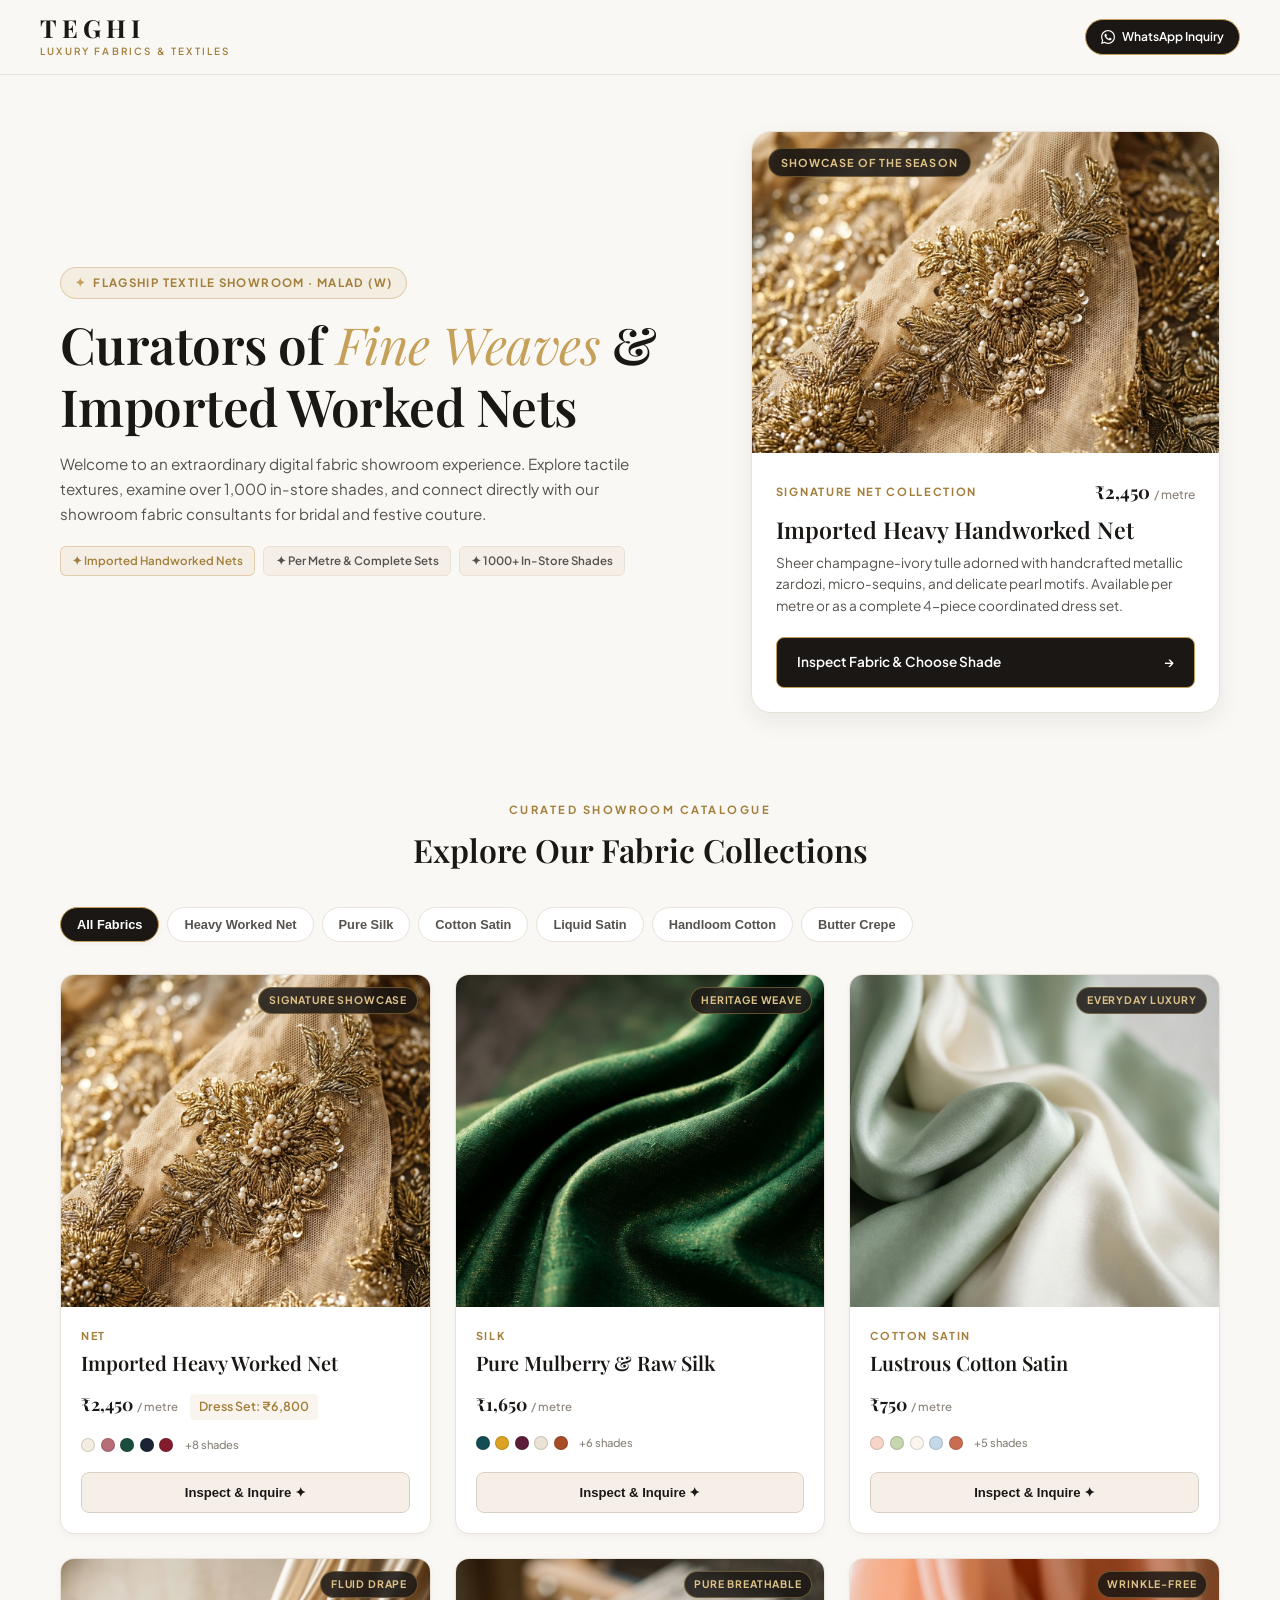
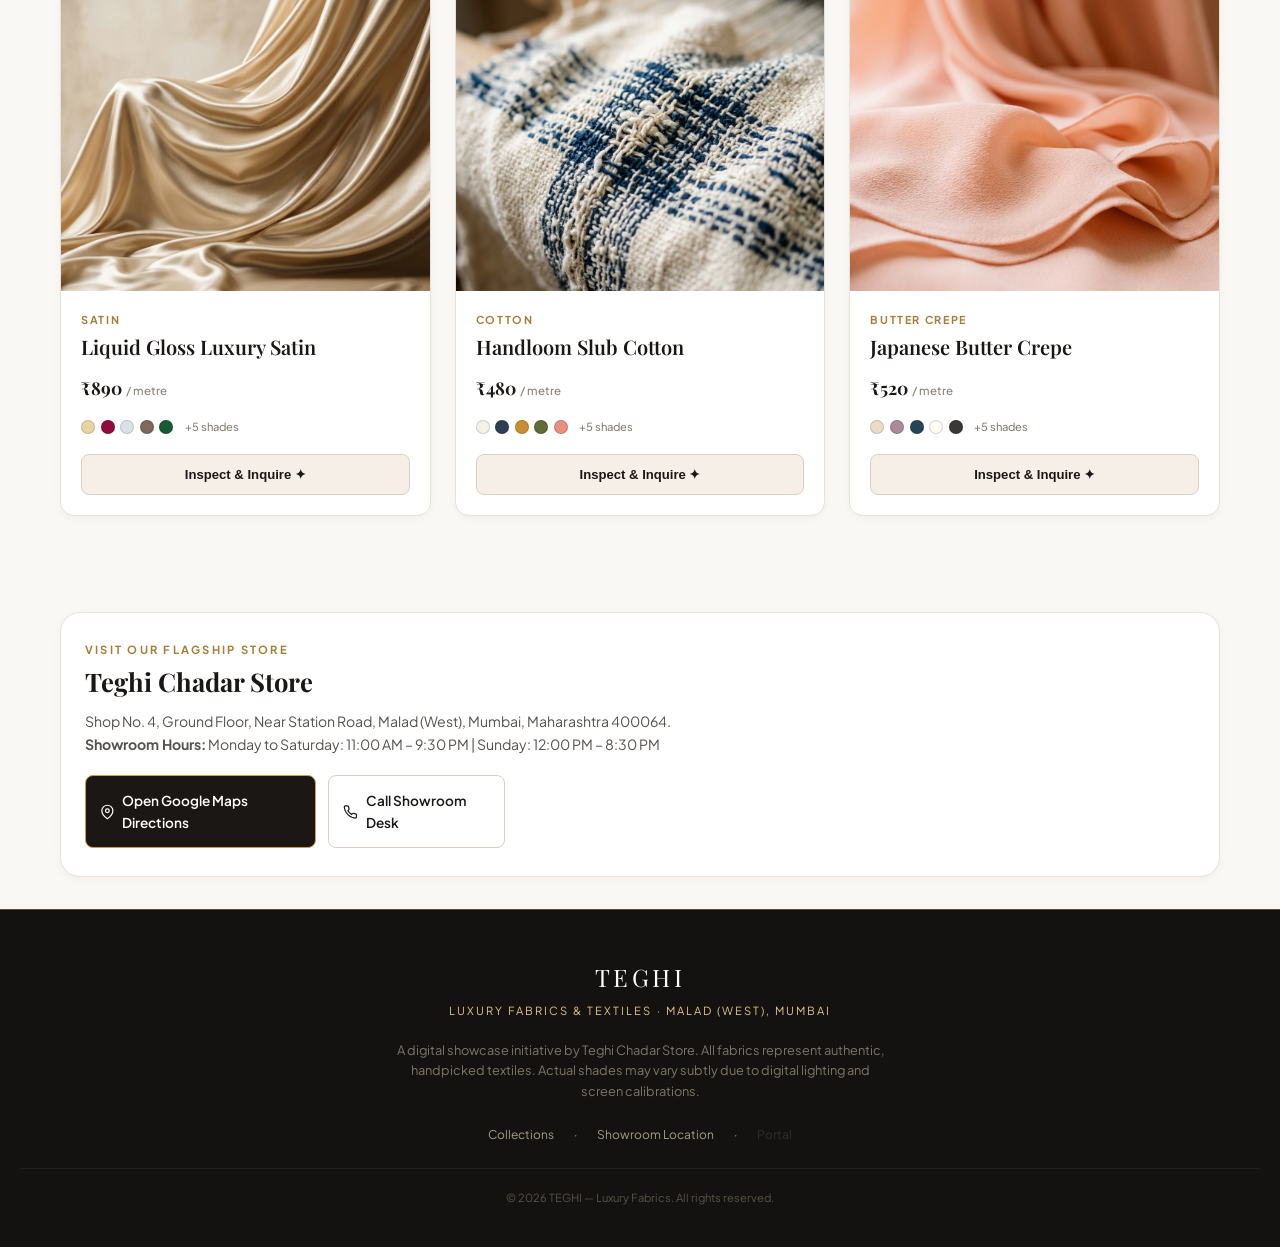
==== commit e178f815: "Streamline showroom: clean editorial hero, zero lag, removed bulky bottom bar and header portal link" ====
--- a/index.html
+++ b/index.html
@@ -4,10 +4,10 @@
   <meta charset="UTF-8">
   <meta name="viewport" content="width=device-width, initial-scale=1.0, maximum-scale=5.0">
   <title>TEGHI — Luxury Fabrics & Textiles | Malad West, Mumbai</title>
-  <meta name="description" content="Explore imported handworked nets, pure mulberry silks, and couture bridal dress materials at TEGHI Fabric Showroom, Malad West, Mumbai.">
-  <meta name="theme-color" content="#141210">
+  <meta name="description" content="Discover imported handworked nets, pure mulberry silks, cotton satins, and couture bridal fabrics at TEGHI Fabric Showroom, Malad West, Mumbai.">
+  <meta name="theme-color" content="#FAF8F5">
   
-  <!-- Google Fonts -->
+  <!-- Google Fonts: Editorial Serif + Clean Sans -->
   <link rel="preconnect" href="https://fonts.googleapis.com">
   <link rel="preconnect" href="https://fonts.gstatic.com" crossorigin>
   <link href="https://fonts.googleapis.com/css2?family=Playfair+Display:ital,wght@0,500;0,600;0,700;1,400&family=Plus+Jakarta+Sans:wght@300;400;500;600;700&display=swap" rel="stylesheet">
@@ -16,71 +16,75 @@
 </head>
 <body>
 
-  <!-- 1. Afternow-Style Curtain Intro Overlay -->
-  <div class="afternow-curtain" id="afternow-curtain" aria-hidden="true">
-    <div class="curtain-center-content">
-      <div class="curtain-monogram">T</div>
-      <h1 class="curtain-title">TEGHI</h1>
-      <span class="curtain-subtitle">Luxury Fabrics & Textiles</span>
-    </div>
-  </div>
-
-  <!-- 2. Sticky Showroom Header -->
+  <!-- Sticky Luxury Header (Clean: No Admin Button visible to visitors) -->
   <header class="header">
     <div class="header-container">
       <div class="brand-wrapper">
-        <a href="index.html" style="text-decoration: none; color: inherit;">
+        <a href="index.html" class="brand-link">
           <span class="brand-title">TEGHI</span>
           <span class="brand-subtitle">Luxury Fabrics & Textiles</span>
         </a>
       </div>
       <div class="header-actions">
-        <a href="admin.html" class="btn-header-admin" title="Shop Owner Management">
-          <svg width="13" height="13" viewBox="0 0 24 24" fill="none" stroke="currentColor" stroke-width="2"><rect x="3" y="11" width="18" height="11" rx="2" ry="2"></rect><path d="M7 11V7a5 5 0 0 1 10 0v4"></path></svg>
-          Owner Portal
-        </a>
         <a href="#" id="btn-header-wa" class="btn-header-wa" target="_blank" rel="noopener">
-          <svg width="13" height="13" viewBox="0 0 24 24" fill="currentColor"><path d="M.057 24l1.687-6.163c-1.041-1.804-1.588-3.849-1.587-5.946.003-6.556 5.338-11.891 11.893-11.891 3.181.001 6.167 1.24 8.413 3.488 2.245 2.248 3.481 5.236 3.48 8.414-.003 6.557-5.338 11.892-11.893 11.892-1.99-.001-3.951-.5-5.688-1.448l-6.305 1.654zm6.597-3.807c1.676.995 3.276 1.591 5.392 1.592 5.448 0 9.886-4.434 9.889-9.885.002-5.462-4.415-9.89-9.881-9.892-5.452 0-9.887 4.434-9.889 9.884-.001 2.225.651 3.891 1.746 5.634l-.999 3.648 3.742-.981zm11.387-5.464c-.074-.124-.272-.198-.57-.347-.297-.149-1.758-.868-2.031-.967-.272-.099-.47-.149-.669.149-.198.297-.768.967-.941 1.165-.173.198-.347.223-.644.074-.297-.149-1.255-.462-2.39-1.475-.883-.788-1.48-1.761-1.653-2.059-.173-.297-.018-.458.13-.606.134-.133.297-.347.446-.521.151-.172.2-.296.3-.495.099-.198.05-.372-.025-.521-.075-.148-.669-1.611-.916-2.206-.242-.579-.487-.501-.669-.51l-.57-.01c-.198 0-.52.074-.792.372s-1.04 1.016-1.04 2.479 1.065 2.876 1.213 3.074c.149.198 2.095 3.2 5.076 4.487.709.306 1.263.489 1.694.626.712.226 1.36.194 1.872.118.571-.085 1.758-.719 2.006-1.413.248-.695.248-1.29.173-1.414z"/></svg>
-          Inquire
+          <svg width="14" height="14" viewBox="0 0 24 24" fill="currentColor"><path d="M.057 24l1.687-6.163c-1.041-1.804-1.588-3.849-1.587-5.946.003-6.556 5.338-11.891 11.893-11.891 3.181.001 6.167 1.24 8.413 3.488 2.245 2.248 3.481 5.236 3.48 8.414-.003 6.557-5.338 11.892-11.893 11.892-1.99-.001-3.951-.5-5.688-1.448l-6.305 1.654zm6.597-3.807c1.676.995 3.276 1.591 5.392 1.592 5.448 0 9.886-4.434 9.889-9.885.002-5.462-4.415-9.89-9.881-9.892-5.452 0-9.887 4.434-9.889 9.884-.001 2.225.651 3.891 1.746 5.634l-.999 3.648 3.742-.981zm11.387-5.464c-.074-.124-.272-.198-.57-.347-.297-.149-1.758-.868-2.031-.967-.272-.099-.47-.149-.669.149-.198.297-.768.967-.941 1.165-.173.198-.347.223-.644.074-.297-.149-1.255-.462-2.39-1.475-.883-.788-1.48-1.761-1.653-2.059-.173-.297-.018-.458.13-.606.134-.133.297-.347.446-.521.151-.172.2-.296.3-.495.099-.198.05-.372-.025-.521-.075-.148-.669-1.611-.916-2.206-.242-.579-.487-.501-.669-.51l-.57-.01c-.198 0-.52.074-.792.372s-1.04 1.016-1.04 2.479 1.065 2.876 1.213 3.074c.149.198 2.095 3.2 5.076 4.487.709.306 1.263.489 1.694.626.712.226 1.36.194 1.872.118.571-.085 1.758-.719 2.006-1.413.248-.695.248-1.29.173-1.414z"/></svg>
+          WhatsApp Inquiry
         </a>
       </div>
     </div>
   </header>
 
-  <!-- 3. Top 3D Coverflow Slider (Direct from Notebook Sketch) -->
-  <section class="coverflow-section" id="showroom-slider">
-    <div class="coverflow-header">
-      <div>
-        <span class="coverflow-meta-tag">Signature Highlights</span>
-        <h2 class="coverflow-heading">Curated Showcase</h2>
-      </div>
-      <div class="coverflow-controls">
-        <button class="coverflow-nav-btn" id="btn-coverflow-prev" aria-label="Previous Slide">&#8592;</button>
-        <button class="coverflow-nav-btn" id="btn-coverflow-next" aria-label="Next Slide">&#8594;</button>
-      </div>
-    </div>
-
-    <!-- 3D Viewport containing Stepped Cards -->
-    <div class="coverflow-viewport" id="coverflow-viewport">
-      <!-- Injected and updated dynamically via app.js -->
-    </div>
-
-    <!-- Navigation Dots -->
-    <div class="coverflow-dots" id="coverflow-dots">
-      <!-- Injected via JavaScript -->
+  <!-- Hero Spotlight Section -->
+  <section class="hero-section">
+    <div class="hero-content-col">
+      <div class="hero-badge-wrap">
+        <span class="luxury-badge">Flagship Textile Showroom · Malad (W)</span>
+      </div>
+      <h1 class="hero-heading">
+        Curators of <em>Fine Weaves</em> & Imported Worked Nets
+      </h1>
+      <p class="hero-description">
+        Welcome to an extraordinary digital fabric showroom experience. Explore tactile textures, examine over 1,000 in-store shades, and connect directly with our showroom fabric consultants for bridal and festive couture.
+      </p>
+
+      <div class="hero-pills-row">
+        <span class="info-pill gold">✦ Imported Handworked Nets</span>
+        <span class="info-pill">✦ Per Metre & Complete Sets</span>
+        <span class="info-pill">✦ 1000+ In-Store Shades</span>
+      </div>
+    </div>
+
+    <!-- Featured Hero Card: Imported Worked Net -->
+    <div class="hero-spotlight-card" onclick="window.TeghiApp.openInspection('heavy-worked-net')">
+      <div class="hero-image-wrap">
+        <img class="hero-image" src="images/heavy-worked-net.jpg" alt="Imported Heavy Worked Net Fabric" loading="eager" fetchpriority="high">
+        <span class="spotlight-tag">Showcase of the Season</span>
+      </div>
+      <div class="hero-card-details">
+        <div class="hero-card-meta">
+          <span class="hero-category-label">Signature Net Collection</span>
+          <span class="hero-price-badge">₹2,450 <small>/ metre</small></span>
+        </div>
+        <h2 class="hero-card-name">Imported Heavy Handworked Net</h2>
+        <p class="hero-card-excerpt">
+          Sheer champagne-ivory tulle adorned with handcrafted metallic zardozi, micro-sequins, and delicate pearl motifs. Available per metre or as a complete 4-piece coordinated dress set.
+        </p>
+        <div class="hero-cta-banner">
+          <span>Inspect Fabric & Choose Shade</span>
+          <span class="cta-arrow">&#8594;</span>
+        </div>
+      </div>
     </div>
   </section>
 
-  <!-- 4. 'Latest' Section & Fabric Catalogue (Direct from Notebook Sketch) -->
-  <section class="latest-section" id="latest-section">
-    <div class="latest-header-row">
-      <div class="latest-title-group">
-        <span class="latest-badge">Exclusive Weaves</span>
-        <h2 class="latest-heading">Latest Collections</h2>
-      </div>
-    </div>
-
-    <!-- Category Filter Bar -->
+  <!-- Curated Collections Catalogue -->
+  <section class="catalogue-section" id="collections">
+    <div class="section-header">
+      <span class="section-subtitle">Curated Showroom Catalogue</span>
+      <h2 class="section-title">Explore Our Fabric Collections</h2>
+    </div>
+
+    <!-- Filter Bar -->
     <div class="filter-scroll-wrapper">
       <div class="filter-pills-bar">
         <button class="filter-btn active" data-category="All">All Fabrics</button>
@@ -93,13 +97,13 @@
       </div>
     </div>
 
-    <!-- Products Grid (With Bookmark/Save Button) -->
+    <!-- Product Grid -->
     <div class="products-grid" id="products-grid">
-      <!-- Injected via JavaScript -->
+      <!-- Injected dynamically via app.js -->
     </div>
   </section>
 
-  <!-- 5. Showroom Location & Contact (UNTOUCHED PER USER REQUEST SCREENSHOT) -->
+  <!-- Showroom Location (EXACT APPROVED SCREENSHOT MATCH) -->
   <section class="location-section" id="visit">
     <div class="location-card">
       <span class="location-meta-tag">VISIT OUR FLAGSHIP STORE</span>
@@ -121,7 +125,7 @@
     </div>
   </section>
 
-  <!-- 6. Dark Luxury Footer (UNTOUCHED PER USER REQUEST SCREENSHOT) -->
+  <!-- Dark Luxury Footer (EXACT APPROVED SCREENSHOT MATCH) -->
   <footer class="footer">
     <div class="footer-brand">TEGHI</div>
     <div class="footer-sub">LUXURY FABRICS & TEXTILES · MALAD (WEST), MUMBAI</div>
@@ -129,59 +133,18 @@
       A digital showcase initiative by Teghi Chadar Store. All fabrics represent authentic, handpicked textiles. Actual shades may vary subtly due to digital lighting and screen calibrations.
     </p>
     <div class="footer-links">
-      <a href="#showroom-slider" class="footer-link">Showcase</a>
+      <a href="#collections" class="footer-link">Collections</a>
       <span>·</span>
-      <a href="#latest-section" class="footer-link">Collections</a>
+      <a href="#visit" class="footer-link">Showroom Location</a>
       <span>·</span>
-      <a href="#visit" class="footer-link">Flagship Location</a>
-      <span>·</span>
-      <a href="admin.html" class="footer-link" style="color: var(--gold-light);">Owner Portal</a>
+      <a href="admin.html" class="footer-link" style="opacity: 0.2;" title="Staff Access">Portal</a>
     </div>
     <div class="footer-copyright">
       &copy; 2026 TEGHI — Luxury Fabrics. All rights reserved.
     </div>
   </footer>
 
-  <!-- 7. Fixed Mobile Bottom Navigation Bar (Direct from Notebook Sketch: "Yeh fixed hona chahiye") -->
-  <nav class="fixed-bottom-bar" id="fixed-bottom-bar">
-    <a href="#showroom-slider" class="bottom-nav-item active" id="tab-home">
-      <svg viewBox="0 0 24 24"><path d="M3 9l9-7 9 7v11a2 2 0 0 1-2 2H5a2 2 0 0 1-2-2z"></path><polyline points="9 22 9 12 15 12 15 22"></polyline></svg>
-      <span>Home</span>
-    </a>
-    <button class="bottom-nav-item" id="tab-saved" onclick="window.TeghiApp.openSavedDrawer()">
-      <svg viewBox="0 0 24 24"><path d="M19 21l-7-5-7 5V5a2 2 0 0 1 2-2h10a2 2 0 0 1 2 2z"></path></svg>
-      <span class="nav-badge-count" id="saved-badge">0</span>
-      <span>Saved</span>
-    </button>
-    <a href="#visit" class="bottom-nav-item" id="tab-about">
-      <svg viewBox="0 0 24 24"><circle cx="12" cy="12" r="10"></circle><line x1="12" y1="16" x2="12" y2="12"></line><line x1="12" y1="8" x2="12.01" y2="8"></line></svg>
-      <span>About</span>
-    </a>
-  </nav>
-
-  <!-- 8. Saved Fabrics Shortlist Drawer -->
-  <div class="saved-drawer-backdrop" id="saved-drawer-backdrop" role="dialog" aria-modal="true">
-    <div class="saved-drawer-sheet">
-      <div class="saved-header">
-        <div>
-          <span style="font-size: 0.65rem; letter-spacing: 0.15em; text-transform: uppercase; color: var(--gold-dark); font-weight: 700;">Your Shortlist</span>
-          <h3 class="saved-title">Saved Fabrics (<span id="saved-header-count">0</span>)</h3>
-        </div>
-        <button class="modal-close-btn" onclick="window.TeghiApp.closeSavedDrawer()">&times;</button>
-      </div>
-
-      <div id="saved-items-container">
-        <!-- Injected via JavaScript -->
-      </div>
-
-      <a href="#" id="btn-inquire-all-wa" class="btn-inquire-all-wa" target="_blank" rel="noopener">
-        <svg width="20" height="20" viewBox="0 0 24 24" fill="currentColor"><path d="M.057 24l1.687-6.163c-1.041-1.804-1.588-3.849-1.587-5.946.003-6.556 5.338-11.891 11.893-11.891 3.181.001 6.167 1.24 8.413 3.488 2.245 2.248 3.481 5.236 3.48 8.414-.003 6.557-5.338 11.892-11.893 11.892-1.99-.001-3.951-.5-5.688-1.448l-6.305 1.654zm6.597-3.807c1.676.995 3.276 1.591 5.392 1.592 5.448 0 9.886-4.434 9.889-9.885.002-5.462-4.415-9.89-9.881-9.892-5.452 0-9.887 4.434-9.889 9.884-.001 2.225.651 3.891 1.746 5.634l-.999 3.648 3.742-.981zm11.387-5.464c-.074-.124-.272-.198-.57-.347-.297-.149-1.758-.868-2.031-.967-.272-.099-.47-.149-.669.149-.198.297-.768.967-.941 1.165-.173.198-.347.223-.644.074-.297-.149-1.255-.462-2.39-1.475-.883-.788-1.48-1.761-1.653-2.059-.173-.297-.018-.458.13-.606.134-.133.297-.347.446-.521.151-.172.2-.296.3-.495.099-.198.05-.372-.025-.521-.075-.148-.669-1.611-.916-2.206-.242-.579-.487-.501-.669-.51l-.57-.01c-.198 0-.52.074-.792.372s-1.04 1.016-1.04 2.479 1.065 2.876 1.213 3.074c.149.198 2.095 3.2 5.076 4.487.709.306 1.263.489 1.694.626.712.226 1.36.194 1.872.118.571-.085 1.758-.719 2.006-1.413.248-.695.248-1.29.173-1.414z"/></svg>
-        <span>Inquire All Saved Fabrics via WhatsApp</span>
-      </a>
-    </div>
-  </div>
-
-  <!-- 9. Fabric Inspection Bottom Sheet (Modal) -->
+  <!-- Fabric Inspection Modal (Bottom Sheet on Mobile, Modal on Desktop) -->
   <div class="modal-backdrop" id="modal-backdrop" role="dialog" aria-modal="true" aria-labelledby="modal-title">
     <div class="modal-sheet">
       <div class="modal-grab-bar"></div>
@@ -191,7 +154,7 @@
           <span class="modal-category-sub" id="modal-category">Collection</span>
           <h3 class="modal-title" id="modal-title">Fabric Inspection</h3>
         </div>
-        <button class="modal-close-btn" id="modal-close-btn" onclick="window.TeghiApp.closeInspection()" aria-label="Close Inspection">&times;</button>
+        <button class="modal-close-btn" onclick="window.TeghiApp.closeInspection()" aria-label="Close Inspection">&times;</button>
       </div>
 
       <div class="modal-body">
@@ -199,18 +162,18 @@
           <img class="modal-hero-img" id="modal-hero-img" src="images/heavy-worked-net.jpg" alt="Fabric View">
         </div>
 
-        <p id="modal-description" style="font-size: 0.85rem; color: var(--text-secondary); line-height: 1.6; margin-bottom: 1.25rem;">
+        <p id="modal-description" class="modal-desc-text">
           Detailed fabric narrative...
         </p>
 
-        <!-- Mode Toggle (Per Metre vs Complete Dress Set) -->
+        <!-- Mode Toggle: Per Metre vs Complete Dress Set -->
         <div class="purchase-mode-wrapper" id="purchase-mode-wrapper">
           <button class="purchase-mode-btn active" id="btn-mode-metre">Per Metre (Cut Length)</button>
           <button class="purchase-mode-btn" id="btn-mode-set">Complete Dress Set</button>
         </div>
 
         <div class="set-inclusion-note" id="set-inclusion-note">
-          <strong>Dress Set Inclusions:</strong> Heavy Worked Net (2.5m) + Matching Dupatta + Soft Cotton Astar (Lining) + Shantoon Salwar Fabric (2.5m)
+          <strong>Dress Set Inclusions:</strong> Heavy Worked Net (2.5m) + Matching Embroidered Dupatta + Soft Cotton Astar (Lining) + Shantoon Salwar Fabric (2.5m)
         </div>
 
         <!-- Quantity Stepper -->
@@ -236,12 +199,12 @@
             <!-- Swatches injected via JavaScript -->
           </div>
           <div class="swatch-more-box">
-            <span>Looking for a bespoke matching shade?</span>
+            <span>Looking for a custom matching shade?</span>
             <strong>1000+ In-Store Shades</strong>
           </div>
         </div>
 
-        <!-- Estimate Box -->
+        <!-- Estimate Summary Box -->
         <div class="estimate-summary-box">
           <div>
             <div class="estimate-label">Estimated Total</div>
@@ -250,6 +213,7 @@
           <div class="estimate-value" id="estimate-value">₹6,125</div>
         </div>
 
+        <!-- Direct WhatsApp CTA -->
         <a href="#" id="btn-whatsapp-submit" class="btn-whatsapp-submit" target="_blank" rel="noopener">
           <svg viewBox="0 0 24 24"><path d="M.057 24l1.687-6.163c-1.041-1.804-1.588-3.849-1.587-5.946.003-6.556 5.338-11.891 11.893-11.891 3.181.001 6.167 1.24 8.413 3.488 2.245 2.248 3.481 5.236 3.48 8.414-.003 6.557-5.338 11.892-11.893 11.892-1.99-.001-3.951-.5-5.688-1.448l-6.305 1.654zm6.597-3.807c1.676.995 3.276 1.591 5.392 1.592 5.448 0 9.886-4.434 9.889-9.885.002-5.462-4.415-9.89-9.881-9.892-5.452 0-9.887 4.434-9.889 9.884-.001 2.225.651 3.891 1.746 5.634l-.999 3.648 3.742-.981zm11.387-5.464c-.074-.124-.272-.198-.57-.347-.297-.149-1.758-.868-2.031-.967-.272-.099-.47-.149-.669.149-.198.297-.768.967-.941 1.165-.173.198-.347.223-.644.074-.297-.149-1.255-.462-2.39-1.475-.883-.788-1.48-1.761-1.653-2.059-.173-.297-.018-.458.13-.606.134-.133.297-.347.446-.521.151-.172.2-.296.3-.495.099-.198.05-.372-.025-.521-.075-.148-.669-1.611-.916-2.206-.242-.579-.487-.501-.669-.51l-.57-.01c-.198 0-.52.074-.792.372s-1.04 1.016-1.04 2.479 1.065 2.876 1.213 3.074c.149.198 2.095 3.2 5.076 4.487.709.306 1.263.489 1.694.626.712.226 1.36.194 1.872.118.571-.085 1.758-.719 2.006-1.413.248-.695.248-1.29.173-1.414z"/></svg>
           <span>Send Inquiry via WhatsApp</span>
--- a/styles.css
+++ b/styles.css
@@ -1,20 +1,20 @@
 /* ==========================================================================
    TEGHI — LUXURY FABRICS & TEXTILES
-   Master Stylesheet (Coverflow Slider, Saved System, Fixed Mobile Nav)
-   60-30-10 Rule: 60% Ivory | 30% Espresso/Sand | 10% Radiant Gold
+   Master Stylesheet — Clean, Fast, High-Performance Mobile-First Showroom
+   60-30-10 Palette: 60% Warm Ivory | 30% Charcoal & Sand | 10% Radiant Gold
    ========================================================================== */
 
 :root {
   /* 60% Dominant Canvas */
   --bg-canvas: #FAF8F5;
   --bg-surface: #FFFFFF;
-  --bg-surface-elevated: #F4EFEB;
+  --bg-surface-elevated: #F5EFE8;
   --bg-surface-glass: rgba(250, 248, 245, 0.94);
 
   /* 30% Structural & Typography */
   --text-primary: #1A1715;
   --text-secondary: #57524D;
-  --text-muted: #878077;
+  --text-muted: #8A837A;
   --border-subtle: #E8E2D8;
   --border-medium: #D8D0C3;
   --color-sand: #EFE9DF;
@@ -24,21 +24,20 @@
   --gold-light: #DFC287;
   --gold-dark: #A47F3B;
   --gold-glow: rgba(197, 160, 89, 0.22);
-  --gold-border: rgba(197, 160, 89, 0.45);
+  --gold-border: rgba(197, 160, 89, 0.42);
 
   /* Typography */
   --font-serif: 'Playfair Display', Georgia, serif;
   --font-sans: 'Plus Jakarta Sans', -apple-system, BlinkMacSystemFont, 'Segoe UI', Roboto, sans-serif;
 
-  /* Shadows & Radius */
+  /* Elevation */
   --shadow-sm: 0 2px 8px rgba(26, 23, 21, 0.04);
-  --shadow-md: 0 10px 28px rgba(26, 23, 21, 0.08);
-  --shadow-lg: 0 18px 45px rgba(26, 23, 21, 0.14);
-  --shadow-gold: 0 8px 25px rgba(197, 160, 89, 0.32);
-  --transition: all 0.3s cubic-bezier(0.16, 1, 0.3, 1);
+  --shadow-md: 0 8px 24px rgba(26, 23, 21, 0.07);
+  --shadow-lg: 0 16px 40px rgba(26, 23, 21, 0.12);
   --radius-sm: 8px;
   --radius-md: 14px;
   --radius-lg: 20px;
+  --transition: all 0.25s cubic-bezier(0.16, 1, 0.3, 1);
 }
 
 *, *::before, *::after {
@@ -61,80 +60,9 @@
   overflow-x: hidden;
   background-color: var(--bg-canvas);
   line-height: 1.6;
-  padding-bottom: 74px; /* Space for Fixed Mobile Nav */
-}
-
-/* ==========================================================================
-   1. AFTERNOW-STYLE CURTAIN ENTRANCE ANIMATION
-   ========================================================================== */
-.afternow-curtain {
-  position: fixed;
-  inset: 0;
-  z-index: 9999;
-  background: #141210;
-  display: flex;
-  flex-direction: column;
-  align-items: center;
-  justify-content: center;
-  transition: transform 1s cubic-bezier(0.77, 0, 0.175, 1), opacity 0.5s ease 0.6s;
-  pointer-events: none;
-}
-
-.afternow-curtain.hide {
-  transform: translateY(-100%);
-  opacity: 0;
-}
-
-.curtain-center-content {
-  text-align: center;
-  display: flex;
-  flex-direction: column;
-  align-items: center;
-  gap: 0.5rem;
-}
-
-.curtain-monogram {
-  width: 58px;
-  height: 58px;
-  border: 1px solid var(--gold-primary);
-  border-radius: 50%;
-  display: flex;
-  align-items: center;
-  justify-content: center;
-  color: var(--gold-light);
-  font-family: var(--font-serif);
-  font-size: 1.6rem;
-  margin-bottom: 0.75rem;
-  box-shadow: 0 0 25px var(--gold-glow);
-  animation: pulseGlow 1.8s infinite alternate ease-in-out;
-}
-
-@keyframes pulseGlow {
-  0% { transform: scale(0.96); box-shadow: 0 0 15px rgba(197, 160, 89, 0.2); }
-  100% { transform: scale(1.04); box-shadow: 0 0 35px rgba(197, 160, 89, 0.45); }
-}
-
-.curtain-title {
-  font-family: var(--font-serif);
-  font-size: 2.2rem;
-  letter-spacing: 0.28em;
-  color: #FFFFFF;
-  text-transform: uppercase;
-  font-weight: 700;
-  margin-left: 0.28em; /* optical center */
-}
-
-.curtain-subtitle {
-  font-size: 0.72rem;
-  letter-spacing: 0.26em;
-  text-transform: uppercase;
-  color: var(--gold-primary);
-  font-weight: 600;
-}
-
-/* ==========================================================================
-   2. STICKY HEADER
-   ========================================================================== */
+}
+
+/* Header */
 .header {
   position: sticky;
   top: 0;
@@ -143,7 +71,7 @@
   backdrop-filter: blur(12px);
   -webkit-backdrop-filter: blur(12px);
   border-bottom: 1px solid var(--border-subtle);
-  padding: 0.85rem 1.25rem;
+  padding: 0.9rem 1.25rem;
 }
 
 .header-container {
@@ -154,15 +82,17 @@
   justify-content: space-between;
 }
 
-.brand-wrapper {
+.brand-link {
+  text-decoration: none;
+  color: inherit;
   display: flex;
   flex-direction: column;
 }
 
 .brand-title {
   font-family: var(--font-serif);
-  font-size: 1.45rem;
-  letter-spacing: 0.18em;
+  font-size: 1.55rem;
+  letter-spacing: 0.2em;
   font-weight: 700;
   color: var(--text-primary);
   text-transform: uppercase;
@@ -170,52 +100,26 @@
 }
 
 .brand-subtitle {
-  font-size: 0.6rem;
-  letter-spacing: 0.2em;
+  font-size: 0.62rem;
+  letter-spacing: 0.22em;
   text-transform: uppercase;
   color: var(--gold-dark);
   font-weight: 600;
   margin-top: 2px;
 }
 
-.header-actions {
-  display: flex;
-  align-items: center;
-  gap: 0.65rem;
-}
-
-.btn-header-admin {
-  font-size: 0.72rem;
-  font-weight: 600;
-  color: var(--text-secondary);
-  background: var(--bg-surface-elevated);
-  border: 1px solid var(--border-subtle);
-  padding: 0.4rem 0.75rem;
-  border-radius: 999px;
-  text-decoration: none;
-  display: flex;
-  align-items: center;
-  gap: 0.35rem;
-  transition: var(--transition);
-}
-
-.btn-header-admin:hover {
-  background: var(--color-sand);
-  color: var(--text-primary);
-}
-
 .btn-header-wa {
-  font-size: 0.72rem;
+  font-size: 0.75rem;
   font-weight: 600;
   background: var(--text-primary);
   color: #FFFFFF;
   border: 1px solid var(--gold-primary);
-  padding: 0.42rem 0.85rem;
+  padding: 0.45rem 0.95rem;
   border-radius: 999px;
   text-decoration: none;
   display: flex;
   align-items: center;
-  gap: 0.35rem;
+  gap: 0.4rem;
   transition: var(--transition);
 }
 
@@ -224,274 +128,237 @@
   color: var(--text-primary);
 }
 
-/* ==========================================================================
-   3. TOP 3D COVERFLOW SLIDER (USER'S NOTEBOOK SKETCH)
-   ========================================================================== */
-.coverflow-section {
-  padding: 1.5rem 0 1.25rem;
-  overflow: hidden;
-  position: relative;
+/* Hero Section */
+.hero-section {
   max-width: 1200px;
   margin: 0 auto;
-}
-
-.coverflow-header {
-  padding: 0 1.25rem 1rem;
-  display: flex;
-  align-items: flex-end;
-  justify-content: space-between;
-}
-
-.coverflow-meta-tag {
-  font-size: 0.7rem;
-  letter-spacing: 0.2em;
-  text-transform: uppercase;
+  padding: 2.5rem 1.25rem 3rem;
+  display: flex;
+  flex-direction: column;
+  gap: 2rem;
+}
+
+.hero-badge-wrap {
+  margin-bottom: 0.85rem;
+}
+
+.luxury-badge {
+  display: inline-flex;
+  align-items: center;
+  gap: 0.45rem;
+  background: rgba(197, 160, 89, 0.12);
+  border: 1px solid var(--gold-border);
   color: var(--gold-dark);
-  font-weight: 700;
-  display: block;
-  margin-bottom: 0.2rem;
-}
-
-.coverflow-heading {
-  font-family: var(--font-serif);
-  font-size: 1.75rem;
-  line-height: 1.2;
-}
-
-.coverflow-controls {
-  display: flex;
+  font-size: 0.72rem;
+  font-weight: 700;
+  letter-spacing: 0.12em;
+  text-transform: uppercase;
+  padding: 0.35rem 0.85rem;
+  border-radius: 999px;
+}
+
+.luxury-badge::before {
+  content: '✦';
+  color: var(--gold-primary);
+}
+
+.hero-heading {
+  font-family: var(--font-serif);
+  font-size: 2.25rem;
+  line-height: 1.22;
+  font-weight: 600;
+  color: var(--text-primary);
+  letter-spacing: -0.01em;
+  margin-bottom: 0.85rem;
+}
+
+.hero-heading em {
+  font-style: italic;
+  font-weight: 400;
+  color: var(--gold-primary);
+}
+
+.hero-description {
+  font-size: 0.95rem;
+  line-height: 1.65;
+  color: var(--text-secondary);
+  max-width: 580px;
+  margin-bottom: 1.25rem;
+}
+
+.hero-pills-row {
+  display: flex;
+  flex-wrap: wrap;
   gap: 0.5rem;
 }
 
-.coverflow-nav-btn {
-  width: 38px;
-  height: 38px;
-  border-radius: 50%;
-  border: 1px solid var(--border-medium);
+.info-pill {
+  font-size: 0.72rem;
+  font-weight: 600;
+  background: var(--bg-surface-elevated);
+  border: 1px solid var(--border-subtle);
+  padding: 0.3rem 0.7rem;
+  border-radius: 6px;
+  color: var(--text-secondary);
+}
+
+.info-pill.gold {
+  background: rgba(197, 160, 89, 0.1);
+  border-color: var(--gold-border);
+  color: var(--gold-dark);
+}
+
+/* Hero Spotlight Card */
+.hero-spotlight-card {
   background: var(--bg-surface);
+  border-radius: var(--radius-lg);
+  border: 1px solid var(--border-subtle);
+  overflow: hidden;
+  box-shadow: var(--shadow-md);
   cursor: pointer;
-  display: flex;
-  align-items: center;
-  justify-content: center;
-  font-size: 1.1rem;
-  color: var(--text-primary);
   transition: var(--transition);
-  box-shadow: var(--shadow-sm);
-}
-
-.coverflow-nav-btn:hover {
-  background: var(--text-primary);
-  color: #FFFFFF;
-  border-color: var(--gold-primary);
-}
-
-/* Coverflow 3D Viewport */
-.coverflow-viewport {
+}
+
+.hero-spotlight-card:hover {
+  border-color: var(--gold-border);
+  box-shadow: var(--shadow-lg);
+}
+
+.hero-image-wrap {
   position: relative;
   width: 100%;
-  height: 440px;
-  display: flex;
-  align-items: center;
-  justify-content: center;
-  perspective: 1200px;
-  touch-action: pan-y;
-  user-select: none;
-}
-
-.coverflow-card {
-  position: absolute;
-  width: 78%;
-  max-width: 380px;
-  height: 420px;
-  border-radius: var(--radius-lg);
+  aspect-ratio: 16 / 11;
+  background-color: var(--bg-surface-elevated);
   overflow: hidden;
-  box-shadow: var(--shadow-md);
-  border: 1px solid var(--border-subtle);
-  background: var(--bg-surface);
-  cursor: pointer;
-  transition: transform 0.65s cubic-bezier(0.16, 1, 0.3, 1), opacity 0.65s ease, filter 0.65s ease, box-shadow 0.65s ease;
-  will-change: transform, opacity;
-}
-
-.coverflow-card-image {
+}
+
+.hero-image {
   width: 100%;
   height: 100%;
   object-fit: cover;
-  object-position: center;
-  transition: transform 0.8s ease;
-}
-
-.coverflow-card-overlay {
+  transition: transform 0.6s cubic-bezier(0.16, 1, 0.3, 1);
+}
+
+.hero-spotlight-card:hover .hero-image {
+  transform: scale(1.03);
+}
+
+.spotlight-tag {
   position: absolute;
-  inset: 0;
-  background: linear-gradient(180deg, rgba(20, 18, 16, 0.15) 0%, rgba(20, 18, 16, 0.85) 100%);
-  display: flex;
-  flex-direction: column;
-  justify-content: flex-end;
+  top: 1rem;
+  left: 1rem;
+  background: rgba(26, 23, 21, 0.88);
+  color: var(--gold-light);
+  border: 1px solid var(--gold-border);
+  padding: 0.3rem 0.75rem;
+  border-radius: 999px;
+  font-size: 0.68rem;
+  font-weight: 700;
+  letter-spacing: 0.1em;
+  text-transform: uppercase;
+  backdrop-filter: blur(6px);
+}
+
+.hero-card-details {
   padding: 1.5rem;
+}
+
+.hero-card-meta {
+  display: flex;
+  align-items: center;
+  justify-content: space-between;
+  margin-bottom: 0.5rem;
+}
+
+.hero-category-label {
+  font-size: 0.7rem;
+  letter-spacing: 0.15em;
+  text-transform: uppercase;
+  color: var(--gold-dark);
+  font-weight: 700;
+}
+
+.hero-price-badge {
+  font-family: var(--font-serif);
+  font-size: 1.15rem;
+  font-weight: 700;
+  color: var(--text-primary);
+}
+
+.hero-price-badge small {
+  font-family: var(--font-sans);
+  font-size: 0.75rem;
+  color: var(--text-muted);
+  font-weight: 500;
+}
+
+.hero-card-name {
+  font-family: var(--font-serif);
+  font-size: 1.45rem;
+  font-weight: 600;
+  line-height: 1.25;
+  margin-bottom: 0.5rem;
+}
+
+.hero-card-excerpt {
+  font-size: 0.85rem;
+  color: var(--text-secondary);
+  line-height: 1.6;
+  margin-bottom: 1.25rem;
+}
+
+.hero-cta-banner {
+  background: var(--text-primary);
   color: #FFFFFF;
-}
-
-.coverflow-tag {
-  font-size: 0.65rem;
-  letter-spacing: 0.18em;
-  text-transform: uppercase;
-  color: var(--gold-light);
-  font-weight: 700;
-  margin-bottom: 0.3rem;
-}
-
-.coverflow-title {
-  font-family: var(--font-serif);
-  font-size: 1.5rem;
-  line-height: 1.25;
-  margin-bottom: 0.4rem;
-  color: #FFFFFF;
-}
-
-.coverflow-desc {
-  font-size: 0.78rem;
-  color: #D3CDC4;
-  line-height: 1.45;
-  margin-bottom: 0.85rem;
-  display: -webkit-box;
-  -webkit-line-clamp: 2;
-  -webkit-box-orient: vertical;
-  overflow: hidden;
-}
-
-.coverflow-cta-row {
+  border: 1px solid var(--gold-primary);
+  padding: 0.85rem 1.25rem;
+  border-radius: var(--radius-sm);
+  font-size: 0.85rem;
+  font-weight: 600;
   display: flex;
   align-items: center;
   justify-content: space-between;
-}
-
-.coverflow-price {
-  font-family: var(--font-serif);
-  font-size: 1.15rem;
-  font-weight: 700;
-  color: var(--gold-light);
-}
-
-.btn-coverflow-inspect {
-  background: #FFFFFF;
-  color: var(--text-primary);
-  border: 1px solid var(--gold-primary);
-  padding: 0.5rem 1rem;
-  border-radius: 999px;
-  font-size: 0.75rem;
-  font-weight: 700;
-  text-decoration: none;
-  display: inline-flex;
-  align-items: center;
-  gap: 0.35rem;
-  box-shadow: 0 4px 12px rgba(0, 0, 0, 0.2);
-}
-
-/* Stepped Coverflow Positioning */
-.coverflow-card.active {
-  transform: translateX(0) scale(1) translateZ(0);
-  z-index: 10;
-  opacity: 1;
-  filter: blur(0);
-  box-shadow: var(--shadow-lg), 0 0 30px var(--gold-glow);
-  border-color: var(--gold-border);
-}
-
-.coverflow-card.prev {
-  transform: translateX(-48%) scale(0.84) translateZ(-80px) rotateY(8deg);
-  z-index: 5;
-  opacity: 0.7;
-  filter: blur(0.5px);
-}
-
-.coverflow-card.next {
-  transform: translateX(48%) scale(0.84) translateZ(-80px) rotateY(-8deg);
-  z-index: 5;
-  opacity: 0.7;
-  filter: blur(0.5px);
-}
-
-.coverflow-card.hidden-left {
-  transform: translateX(-95%) scale(0.68) translateZ(-160px);
-  z-index: 1;
-  opacity: 0;
-  pointer-events: none;
-}
-
-.coverflow-card.hidden-right {
-  transform: translateX(95%) scale(0.68) translateZ(-160px);
-  z-index: 1;
-  opacity: 0;
-  pointer-events: none;
-}
-
-/* Dots Indicator */
-.coverflow-dots {
-  display: flex;
-  align-items: center;
-  justify-content: center;
-  gap: 0.45rem;
-  margin-top: 1rem;
-}
-
-.coverflow-dot {
-  width: 8px;
-  height: 8px;
-  border-radius: 999px;
-  background: var(--border-medium);
-  cursor: pointer;
   transition: var(--transition);
 }
 
-.coverflow-dot.active {
-  width: 24px;
+.hero-spotlight-card:hover .hero-cta-banner {
   background: var(--gold-primary);
-}
-
-/* ==========================================================================
-   4. 'LATEST' SECTION & CURATED FABRICS (USER'S SKETCH)
-   ========================================================================== */
-.latest-section {
+  color: var(--text-primary);
+}
+
+/* Collections Catalogue */
+.catalogue-section {
   max-width: 1200px;
   margin: 0 auto;
-  padding: 2rem 1.25rem 2.5rem;
-}
-
-.latest-header-row {
-  display: flex;
-  align-items: baseline;
-  justify-content: space-between;
-  margin-bottom: 1.25rem;
-}
-
-.latest-title-group {
-  display: flex;
-  flex-direction: column;
-}
-
-.latest-badge {
-  font-size: 0.68rem;
+  padding: 2.5rem 1.25rem 3.5rem;
+}
+
+.section-header {
+  text-align: center;
+  margin-bottom: 1.75rem;
+}
+
+.section-subtitle {
+  font-size: 0.7rem;
   letter-spacing: 0.22em;
   text-transform: uppercase;
   color: var(--gold-dark);
   font-weight: 700;
-  margin-bottom: 0.25rem;
-}
-
-.latest-heading {
-  font-family: var(--font-serif);
-  font-size: 1.9rem;
-  font-weight: 600;
-  color: var(--text-primary);
-}
-
-/* Filter Bar */
+  display: block;
+  margin-bottom: 0.35rem;
+}
+
+.section-title {
+  font-family: var(--font-serif);
+  font-size: 2rem;
+  font-weight: 600;
+}
+
 .filter-scroll-wrapper {
   overflow-x: auto;
   scrollbar-width: none;
   -webkit-overflow-scrolling: touch;
-  margin-bottom: 1.5rem;
+  margin-bottom: 1.75rem;
   padding: 0.25rem 0;
 }
 
@@ -509,9 +376,9 @@
   background: var(--bg-surface);
   border: 1px solid var(--border-subtle);
   color: var(--text-secondary);
-  padding: 0.5rem 0.95rem;
+  padding: 0.55rem 1rem;
   border-radius: 999px;
-  font-size: 0.78rem;
+  font-size: 0.8rem;
   font-weight: 600;
   cursor: pointer;
   white-space: nowrap;
@@ -530,11 +397,11 @@
   box-shadow: var(--shadow-sm);
 }
 
-/* Products Grid */
+/* Product Cards Grid */
 .products-grid {
   display: grid;
   grid-template-columns: 1fr;
-  gap: 1.35rem;
+  gap: 1.5rem;
 }
 
 .product-card {
@@ -545,8 +412,8 @@
   box-shadow: var(--shadow-sm);
   display: flex;
   flex-direction: column;
+  cursor: pointer;
   transition: var(--transition);
-  position: relative;
 }
 
 .product-card:hover {
@@ -558,10 +425,9 @@
 .product-thumb-wrap {
   position: relative;
   width: 100%;
-  aspect-ratio: 4 / 3.8;
+  aspect-ratio: 4 / 3.6;
+  background-color: var(--bg-surface-elevated);
   overflow: hidden;
-  background-color: var(--bg-surface-elevated);
-  cursor: pointer;
 }
 
 .product-thumb {
@@ -578,7 +444,7 @@
 .badge-float {
   position: absolute;
   top: 0.75rem;
-  left: 0.75rem;
+  right: 0.75rem;
   background: rgba(26, 23, 21, 0.85);
   backdrop-filter: blur(6px);
   color: var(--gold-light);
@@ -591,102 +457,58 @@
   text-transform: uppercase;
 }
 
-/* Bookmark / Save Button (Requested by User) */
-.btn-card-save {
-  position: absolute;
-  top: 0.75rem;
-  right: 0.75rem;
-  width: 36px;
-  height: 36px;
-  border-radius: 50%;
-  background: rgba(255, 255, 255, 0.92);
-  backdrop-filter: blur(6px);
-  border: 1px solid var(--border-medium);
-  display: flex;
-  align-items: center;
-  justify-content: center;
-  cursor: pointer;
-  z-index: 5;
-  transition: var(--transition);
-  color: var(--text-secondary);
-}
-
-.btn-card-save:hover {
-  transform: scale(1.1);
-  color: var(--gold-dark);
-}
-
-.btn-card-save.saved {
-  background: var(--text-primary);
-  color: var(--gold-light);
-  border-color: var(--gold-primary);
-}
-
-.btn-card-save svg {
-  width: 18px;
-  height: 18px;
-  fill: none;
-  stroke: currentColor;
-  stroke-width: 2;
-  transition: fill 0.2s ease;
-}
-
-.btn-card-save.saved svg {
-  fill: var(--gold-light);
-}
-
 .product-card-content {
-  padding: 1.15rem;
+  padding: 1.25rem;
   display: flex;
   flex-direction: column;
   flex-grow: 1;
 }
 
 .product-card-category {
-  font-size: 0.65rem;
+  font-size: 0.68rem;
   letter-spacing: 0.15em;
   text-transform: uppercase;
   color: var(--gold-dark);
   font-weight: 700;
-  margin-bottom: 0.25rem;
+  margin-bottom: 0.35rem;
 }
 
 .product-card-title {
   font-family: var(--font-serif);
-  font-size: 1.2rem;
+  font-size: 1.25rem;
   font-weight: 600;
   line-height: 1.3;
-  margin-bottom: 0.4rem;
+  margin-bottom: 0.5rem;
 }
 
 .product-card-rates {
-  margin: 0.4rem 0 0.85rem;
+  margin: 0.4rem 0 1rem;
   display: flex;
   align-items: baseline;
-  gap: 0.6rem;
+  gap: 0.75rem;
   flex-wrap: wrap;
 }
 
 .rate-per-metre {
-  font-size: 1.05rem;
+  font-size: 1.1rem;
   font-weight: 700;
   color: var(--text-primary);
   font-family: var(--font-serif);
 }
 
 .rate-per-metre span {
-  font-size: 0.7rem;
+  font-size: 0.72rem;
   font-family: var(--font-sans);
   font-weight: 500;
   color: var(--text-muted);
 }
 
 .rate-full-set {
-  font-size: 0.72rem;
+  font-size: 0.78rem;
   color: var(--gold-dark);
   font-weight: 600;
   background: rgba(197, 160, 89, 0.1);
-  padding: 0.2rem 0.5rem;
+  padding: 0.2rem 0.55rem;
   border-radius: 4px;
 }
 
@@ -694,18 +516,18 @@
   display: flex;
   align-items: center;
   gap: 0.35rem;
-  margin-bottom: 1rem;
+  margin-bottom: 1.1rem;
 }
 
 .swatch-circle {
-  width: 13px;
-  height: 13px;
+  width: 14px;
+  height: 14px;
   border-radius: 50%;
   border: 1px solid rgba(0, 0, 0, 0.15);
 }
 
 .swatch-count-tag {
-  font-size: 0.68rem;
+  font-size: 0.7rem;
   color: var(--text-muted);
   margin-left: 0.35rem;
   font-weight: 500;
@@ -717,12 +539,11 @@
   background: var(--bg-surface-elevated);
   border: 1px solid var(--border-medium);
   color: var(--text-primary);
-  padding: 0.7rem;
+  padding: 0.75rem;
   border-radius: var(--radius-sm);
-  font-size: 0.8rem;
+  font-size: 0.82rem;
   font-weight: 600;
   text-align: center;
-  cursor: pointer;
   transition: var(--transition);
 }
 
@@ -732,9 +553,7 @@
   border-color: var(--gold-primary);
 }
 
-/* ==========================================================================
-   5. FLAGSHIP STORE CARD & DARK LUXURY FOOTER (UNTOUCHED PER USER REQUEST)
-   ========================================================================== */
+/* Flagship Store Card & Footer (EXACT APPROVED SCREENSHOT MATCH) */
 .location-section {
   max-width: 1200px;
   margin: 0 auto;
@@ -859,210 +678,13 @@
   padding-top: 1.25rem;
 }
 
-/* ==========================================================================
-   6. FIXED MOBILE BOTTOM NAVIGATION BAR ("Yeh fixed hona chahiye")
-   ========================================================================== */
-.fixed-bottom-bar {
-  position: fixed;
-  bottom: 0;
-  left: 0;
-  right: 0;
-  height: 64px;
-  background: rgba(26, 23, 21, 0.96);
-  backdrop-filter: blur(16px);
-  -webkit-backdrop-filter: blur(16px);
-  border-top: 1px solid var(--gold-border);
-  display: flex;
-  align-items: center;
-  justify-content: space-around;
-  z-index: 150;
-  padding: 0 0.5rem;
-  box-shadow: 0 -4px 20px rgba(0, 0, 0, 0.2);
-}
-
-.bottom-nav-item {
-  display: flex;
-  flex-direction: column;
-  align-items: center;
-  justify-content: center;
-  gap: 0.2rem;
-  background: transparent;
-  border: none;
-  color: #A39B90;
-  font-size: 0.68rem;
-  font-weight: 600;
-  letter-spacing: 0.05em;
-  text-transform: uppercase;
-  cursor: pointer;
-  padding: 0.4rem 1rem;
-  border-radius: var(--radius-sm);
-  transition: var(--transition);
-  position: relative;
-  text-decoration: none;
-}
-
-.bottom-nav-item svg {
-  width: 20px;
-  height: 20px;
-  stroke: currentColor;
-  stroke-width: 2;
-  fill: none;
-  transition: var(--transition);
-}
-
-.bottom-nav-item.active, .bottom-nav-item:hover {
-  color: var(--gold-light);
-}
-
-.bottom-nav-item.active svg {
-  stroke: var(--gold-primary);
-  transform: translateY(-2px);
-}
-
-.nav-badge-count {
-  position: absolute;
-  top: 2px;
-  right: 18px;
-  background: var(--gold-primary);
-  color: var(--text-primary);
-  font-size: 0.62rem;
-  font-weight: 700;
-  width: 17px;
-  height: 17px;
-  border-radius: 50%;
-  display: flex;
-  align-items: center;
-  justify-content: center;
-  line-height: 1;
-}
-
-/* ==========================================================================
-   7. SAVED FABRICS DRAWER / SHORTLIST SHEET
-   ========================================================================== */
-.saved-drawer-backdrop {
+/* Modal Inspection Bottom Sheet */
+.modal-backdrop {
   position: fixed;
   inset: 0;
   background: rgba(26, 23, 21, 0.65);
   backdrop-filter: blur(8px);
-  z-index: 300;
-  opacity: 0;
-  visibility: hidden;
-  transition: opacity 0.3s ease, visibility 0.3s ease;
-  display: flex;
-  align-items: flex-end;
-  justify-content: center;
-}
-
-.saved-drawer-backdrop.active {
-  opacity: 1;
-  visibility: visible;
-}
-
-.saved-drawer-sheet {
-  background: var(--bg-surface);
-  width: 100%;
-  max-width: 600px;
-  max-height: 85vh;
-  border-top-left-radius: var(--radius-lg);
-  border-top-right-radius: var(--radius-lg);
-  border-top: 1px solid var(--gold-border);
-  overflow-y: auto;
-  transform: translateY(100%);
-  transition: transform 0.35s cubic-bezier(0.16, 1, 0.3, 1);
-  padding: 1.25rem;
-}
-
-.saved-drawer-backdrop.active .saved-drawer-sheet {
-  transform: translateY(0);
-}
-
-.saved-header {
-  display: flex;
-  align-items: center;
-  justify-content: space-between;
-  border-bottom: 1px solid var(--border-subtle);
-  padding-bottom: 0.85rem;
-  margin-bottom: 1rem;
-}
-
-.saved-title {
-  font-family: var(--font-serif);
-  font-size: 1.35rem;
-  font-weight: 600;
-}
-
-.saved-item-row {
-  display: flex;
-  align-items: center;
-  gap: 0.85rem;
-  padding: 0.75rem 0;
-  border-bottom: 1px solid var(--border-subtle);
-}
-
-.saved-thumb {
-  width: 54px;
-  height: 54px;
-  border-radius: var(--radius-sm);
-  object-fit: cover;
-  flex-shrink: 0;
-}
-
-.saved-info {
-  flex-grow: 1;
-}
-
-.saved-name {
-  font-family: var(--font-serif);
-  font-size: 0.95rem;
-  font-weight: 600;
-}
-
-.saved-rate {
-  font-size: 0.78rem;
-  color: var(--gold-dark);
-  font-weight: 600;
-}
-
-.btn-remove-saved {
-  background: transparent;
-  border: none;
-  color: var(--text-muted);
-  cursor: pointer;
-  padding: 0.4rem;
-  font-size: 1.1rem;
-}
-
-.btn-remove-saved:hover {
-  color: #dc3545;
-}
-
-.btn-inquire-all-wa {
-  margin-top: 1.25rem;
-  width: 100%;
-  background: #25D366;
-  color: #FFFFFF;
-  border: none;
-  padding: 0.95rem 1.5rem;
-  border-radius: var(--radius-md);
-  font-size: 0.9rem;
-  font-weight: 700;
-  display: flex;
-  align-items: center;
-  justify-content: center;
-  gap: 0.5rem;
-  text-decoration: none;
-  cursor: pointer;
-  box-shadow: 0 4px 15px rgba(37, 211, 102, 0.28);
-}
-
-/* ==========================================================================
-   8. FABRIC INSPECTION MODAL DRAWER
-   ========================================================================== */
-.modal-backdrop {
-  position: fixed;
-  inset: 0;
-  background: rgba(26, 23, 21, 0.6);
-  backdrop-filter: blur(8px);
+  -webkit-backdrop-filter: blur(8px);
   z-index: 200;
   opacity: 0;
   visibility: hidden;
@@ -1158,6 +780,13 @@
   object-fit: cover;
 }
 
+.modal-desc-text {
+  font-size: 0.85rem;
+  color: var(--text-secondary);
+  line-height: 1.6;
+  margin-bottom: 1.25rem;
+}
+
 .purchase-mode-wrapper {
   background: var(--bg-surface-elevated);
   border: 1px solid var(--border-subtle);
@@ -1371,21 +1000,10 @@
   fill: currentColor;
 }
 
-/* ==========================================================================
-   9. RESPONSIVE MEDIA QUERIES
-   ========================================================================== */
+/* Responsive (Tablets & Desktop) */
 @media (min-width: 768px) {
-  body {
-    padding-bottom: 0; /* No fixed bar needed on large desktop, or keep it subtle */
-  }
-
-  .coverflow-viewport {
-    height: 520px;
-  }
-
-  .coverflow-card {
-    max-width: 440px;
-    height: 480px;
+  .hero-heading {
+    font-size: 3.2rem;
   }
 
   .products-grid {
@@ -1396,9 +1014,22 @@
     flex-direction: row;
     max-width: 420px;
   }
+
+  .modal-sheet {
+    border-radius: var(--radius-lg);
+    margin-bottom: 2.5rem;
+  }
 }
 
 @media (min-width: 1024px) {
+  .hero-section {
+    display: grid;
+    grid-template-columns: 1.15fr 0.85fr;
+    align-items: center;
+    gap: 3.5rem;
+    padding-top: 3.5rem;
+  }
+
   .products-grid {
     grid-template-columns: repeat(3, 1fr);
   }
